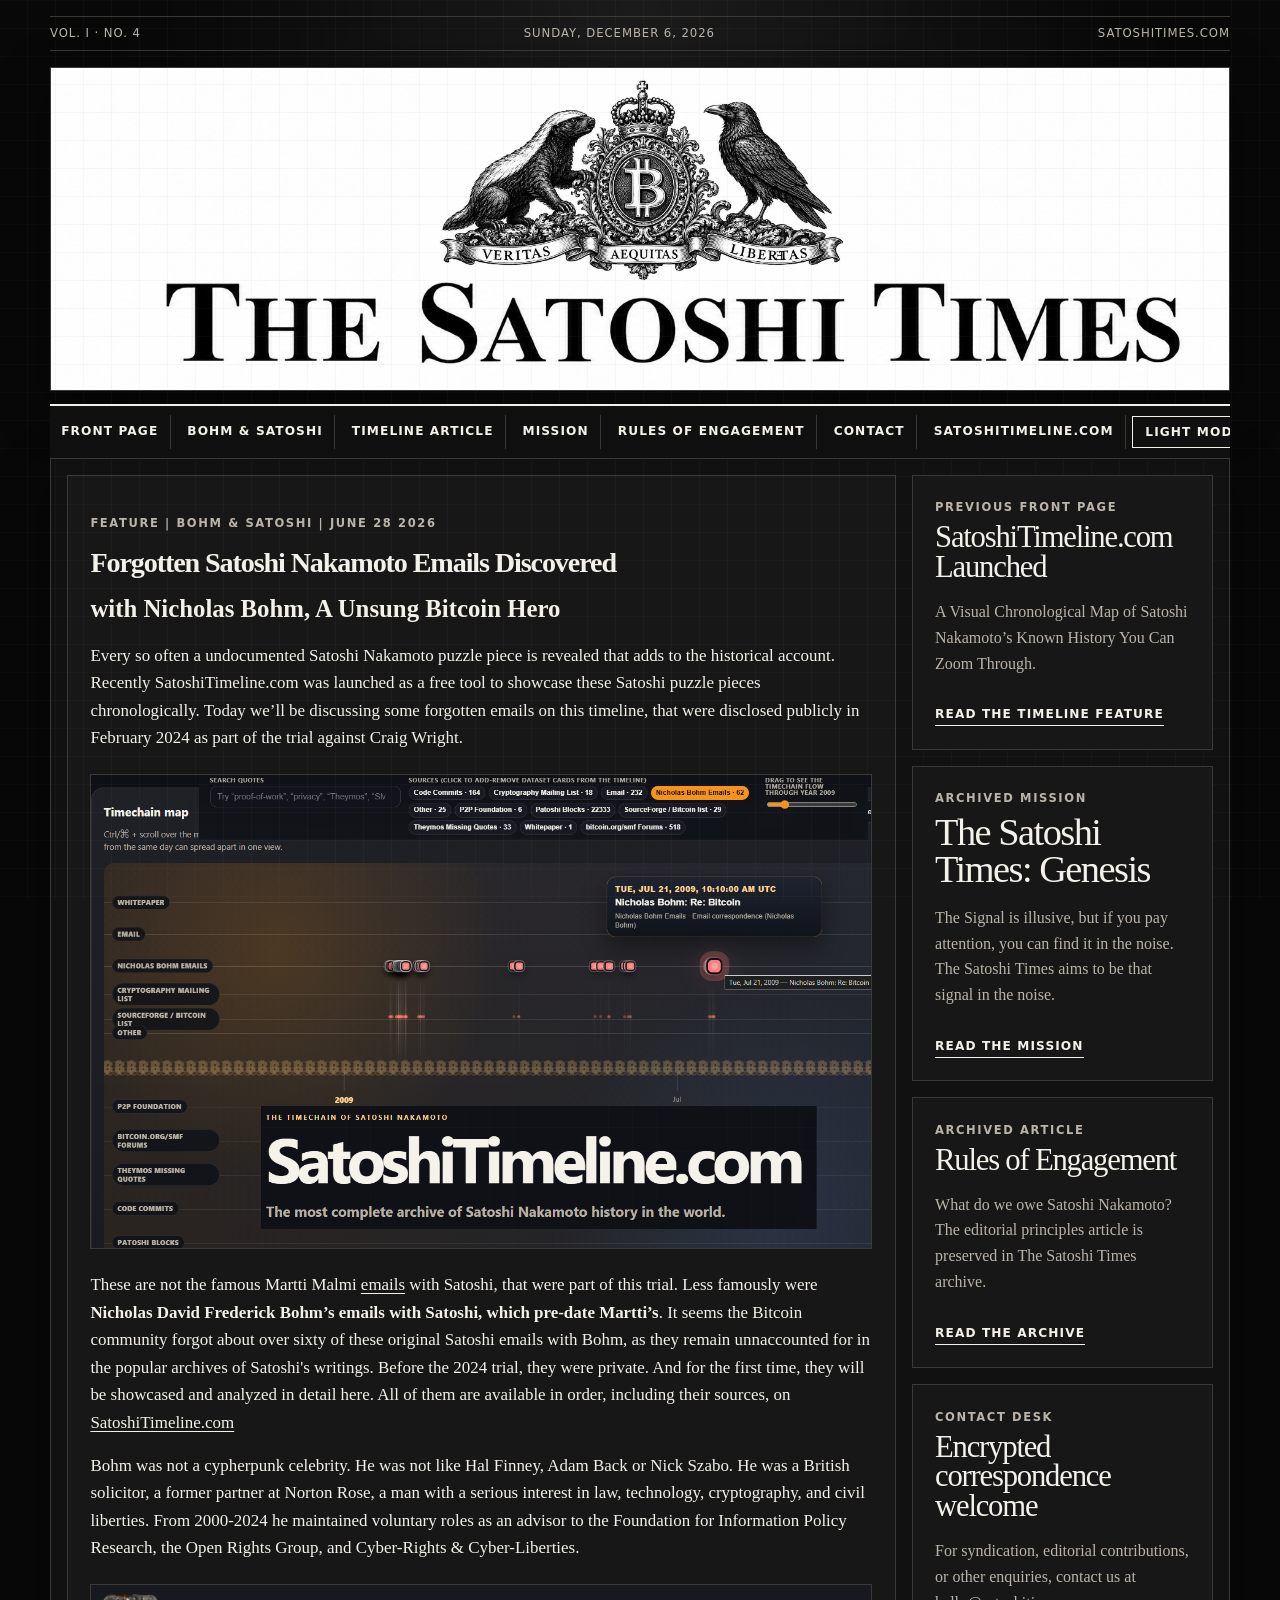
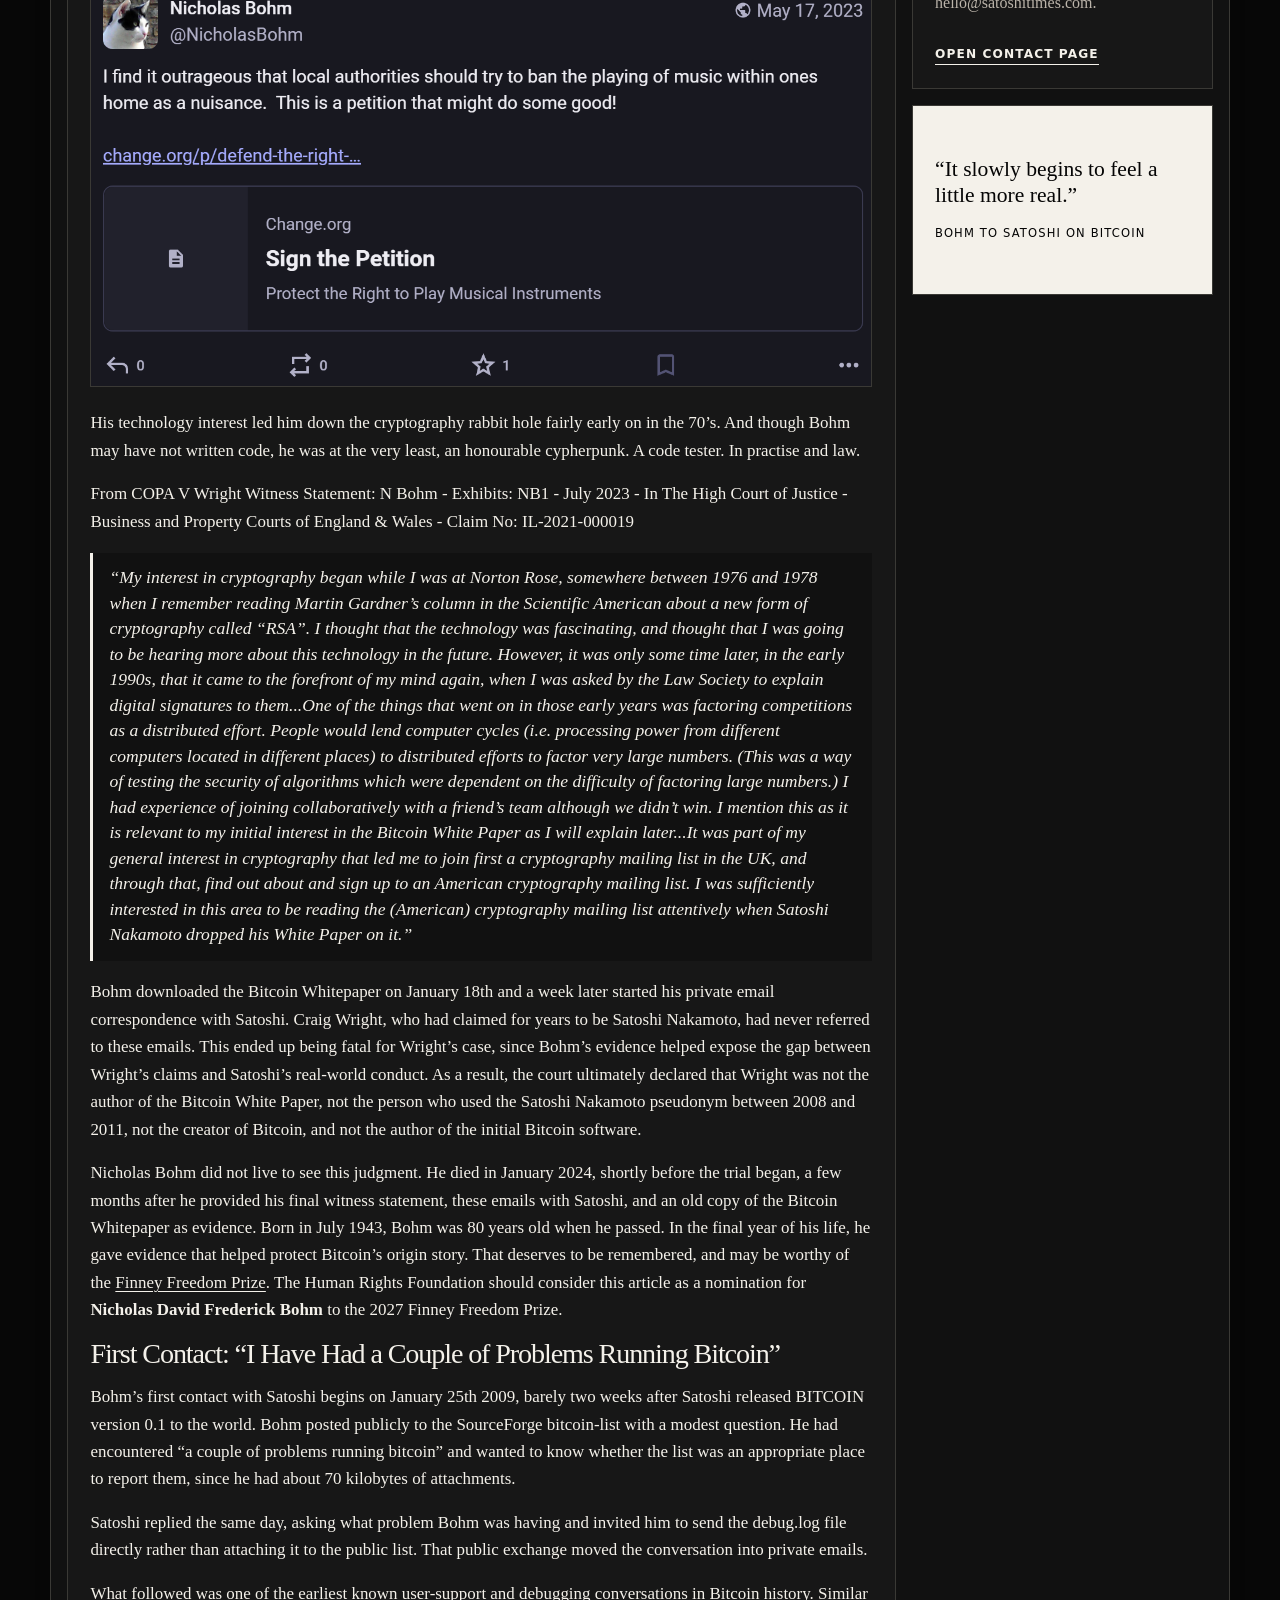
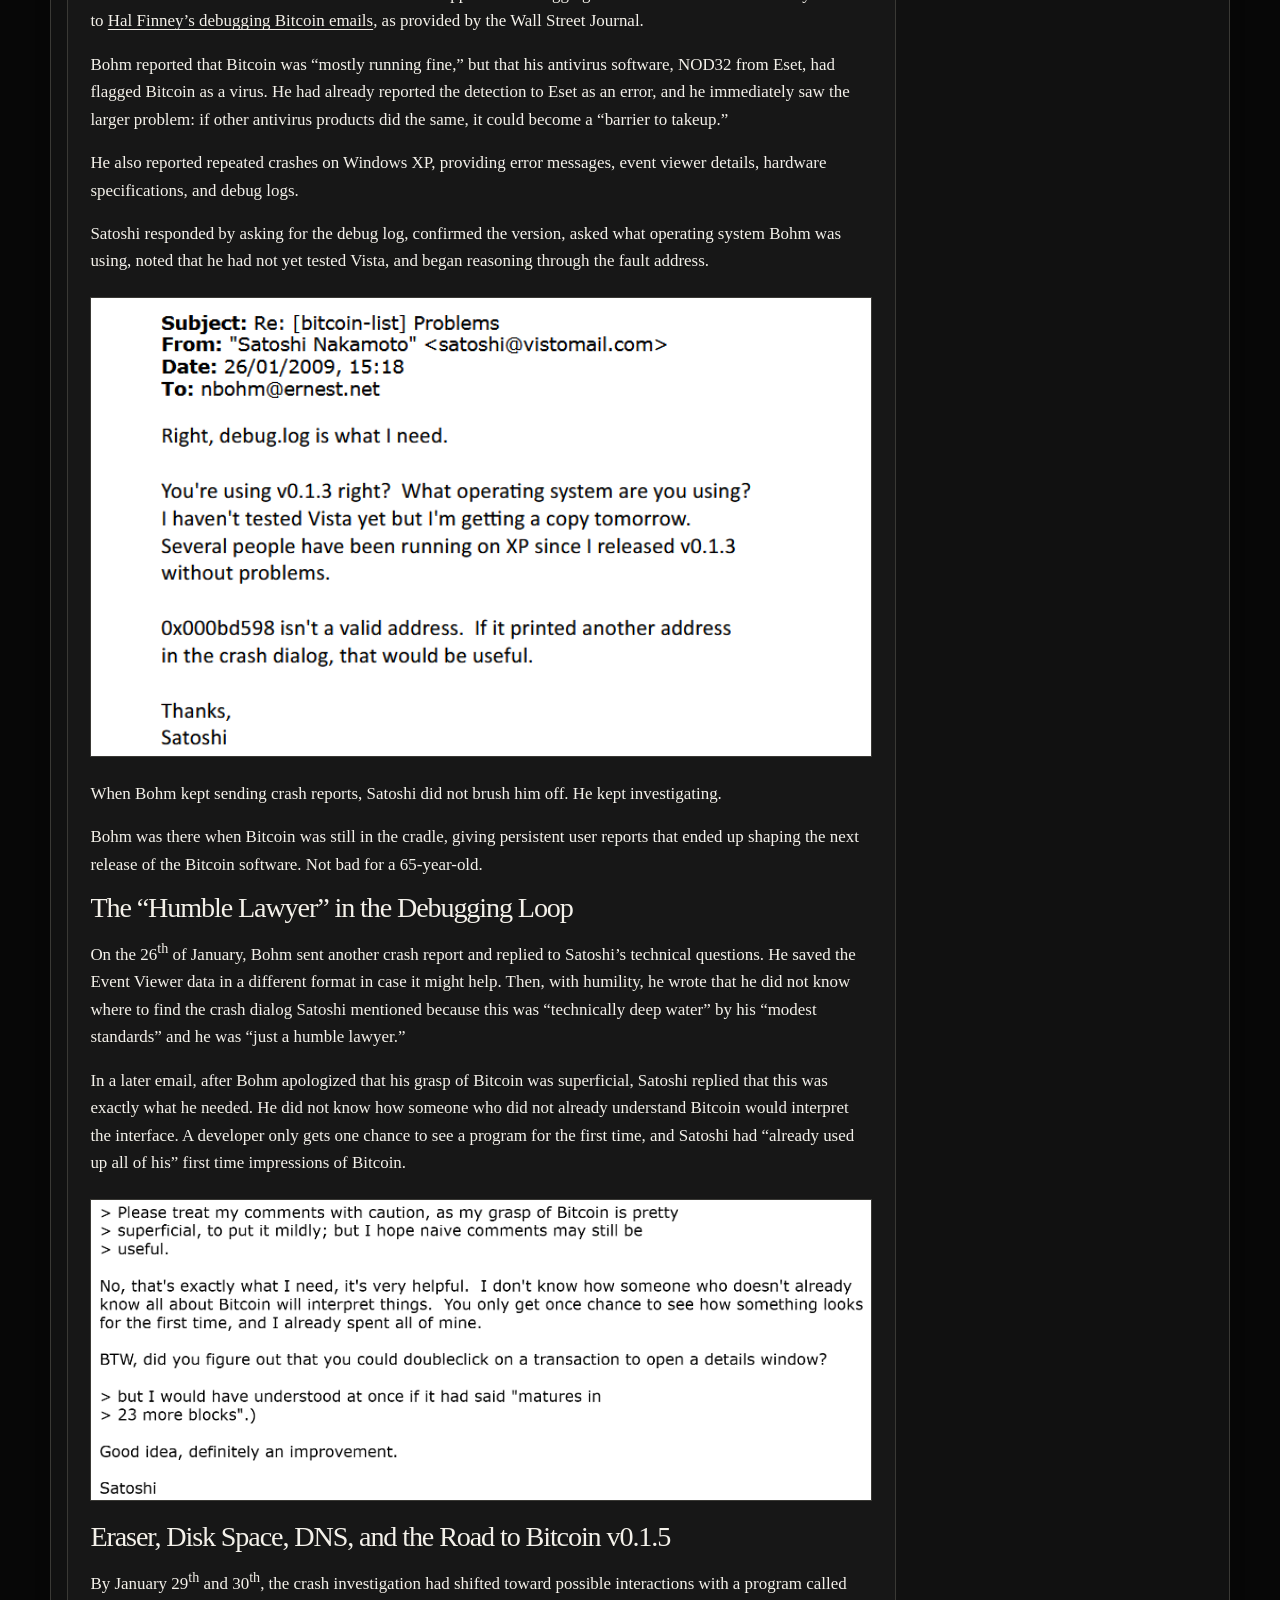
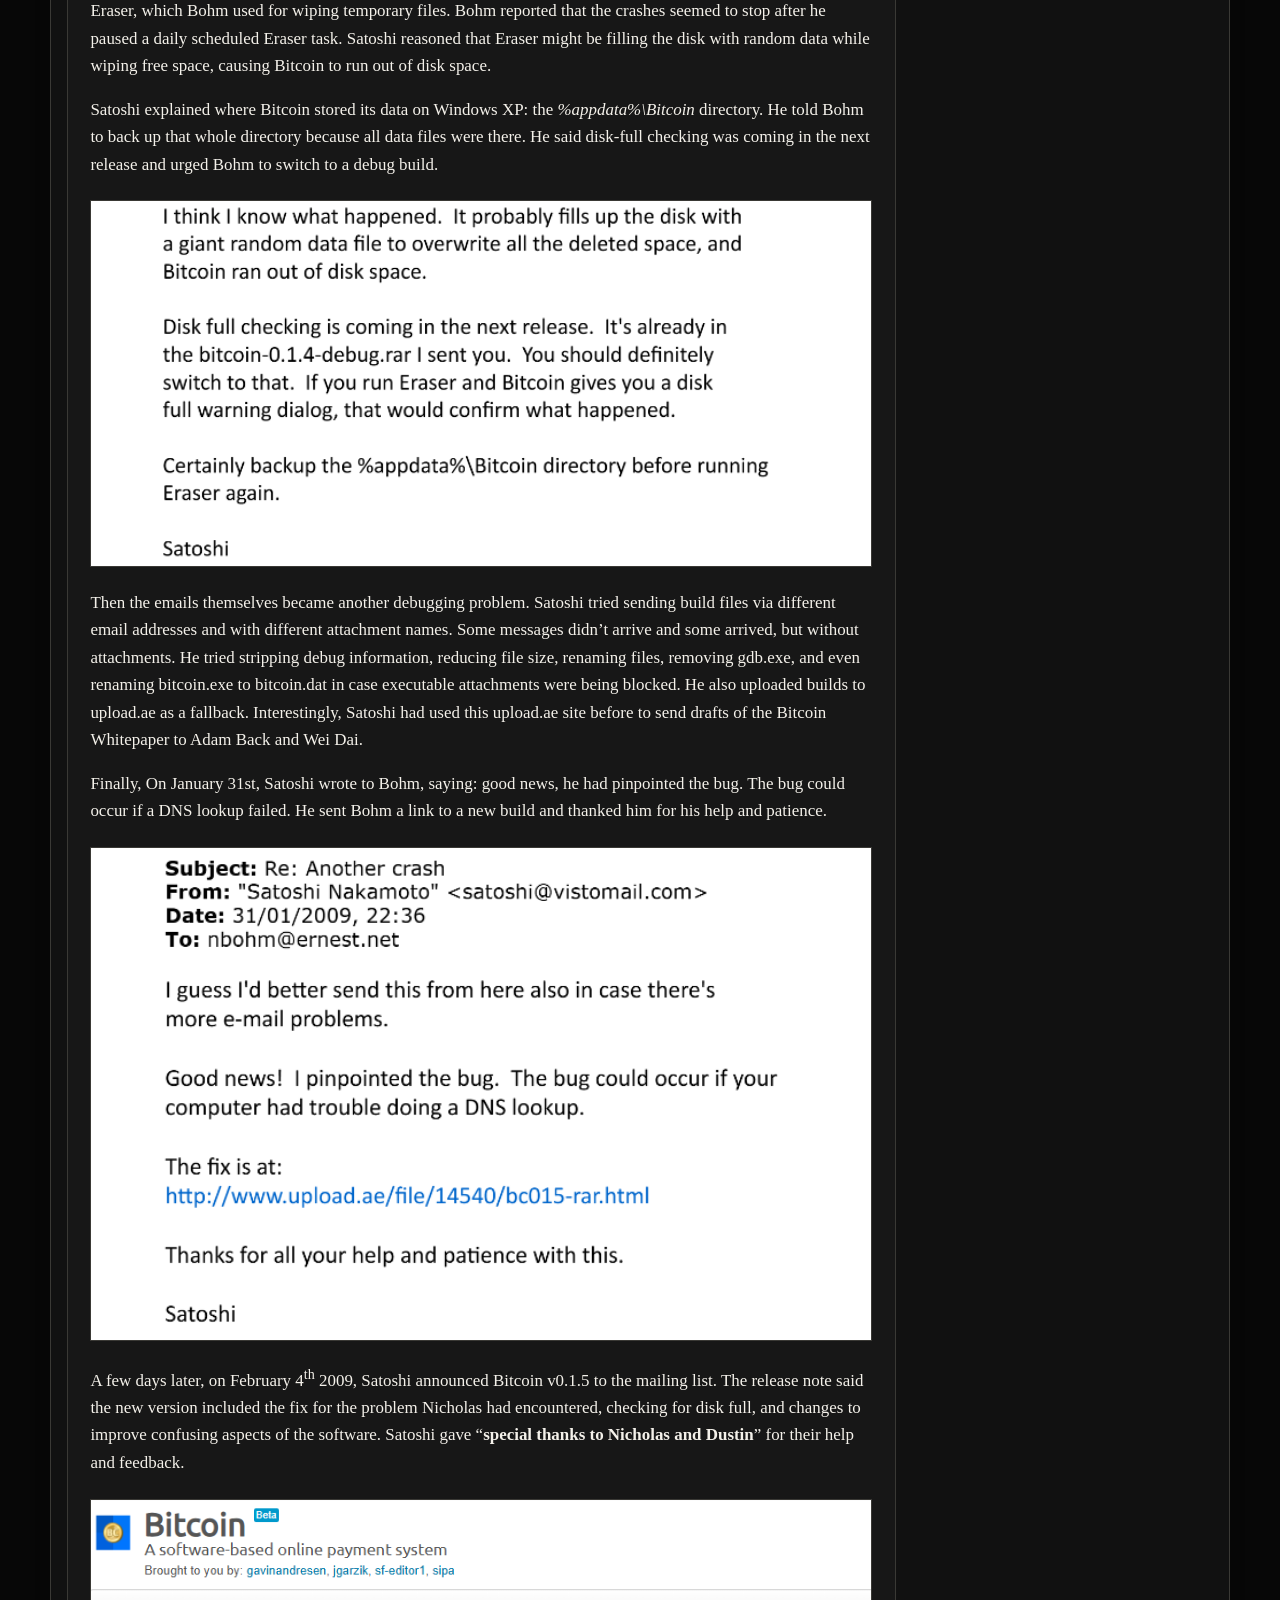
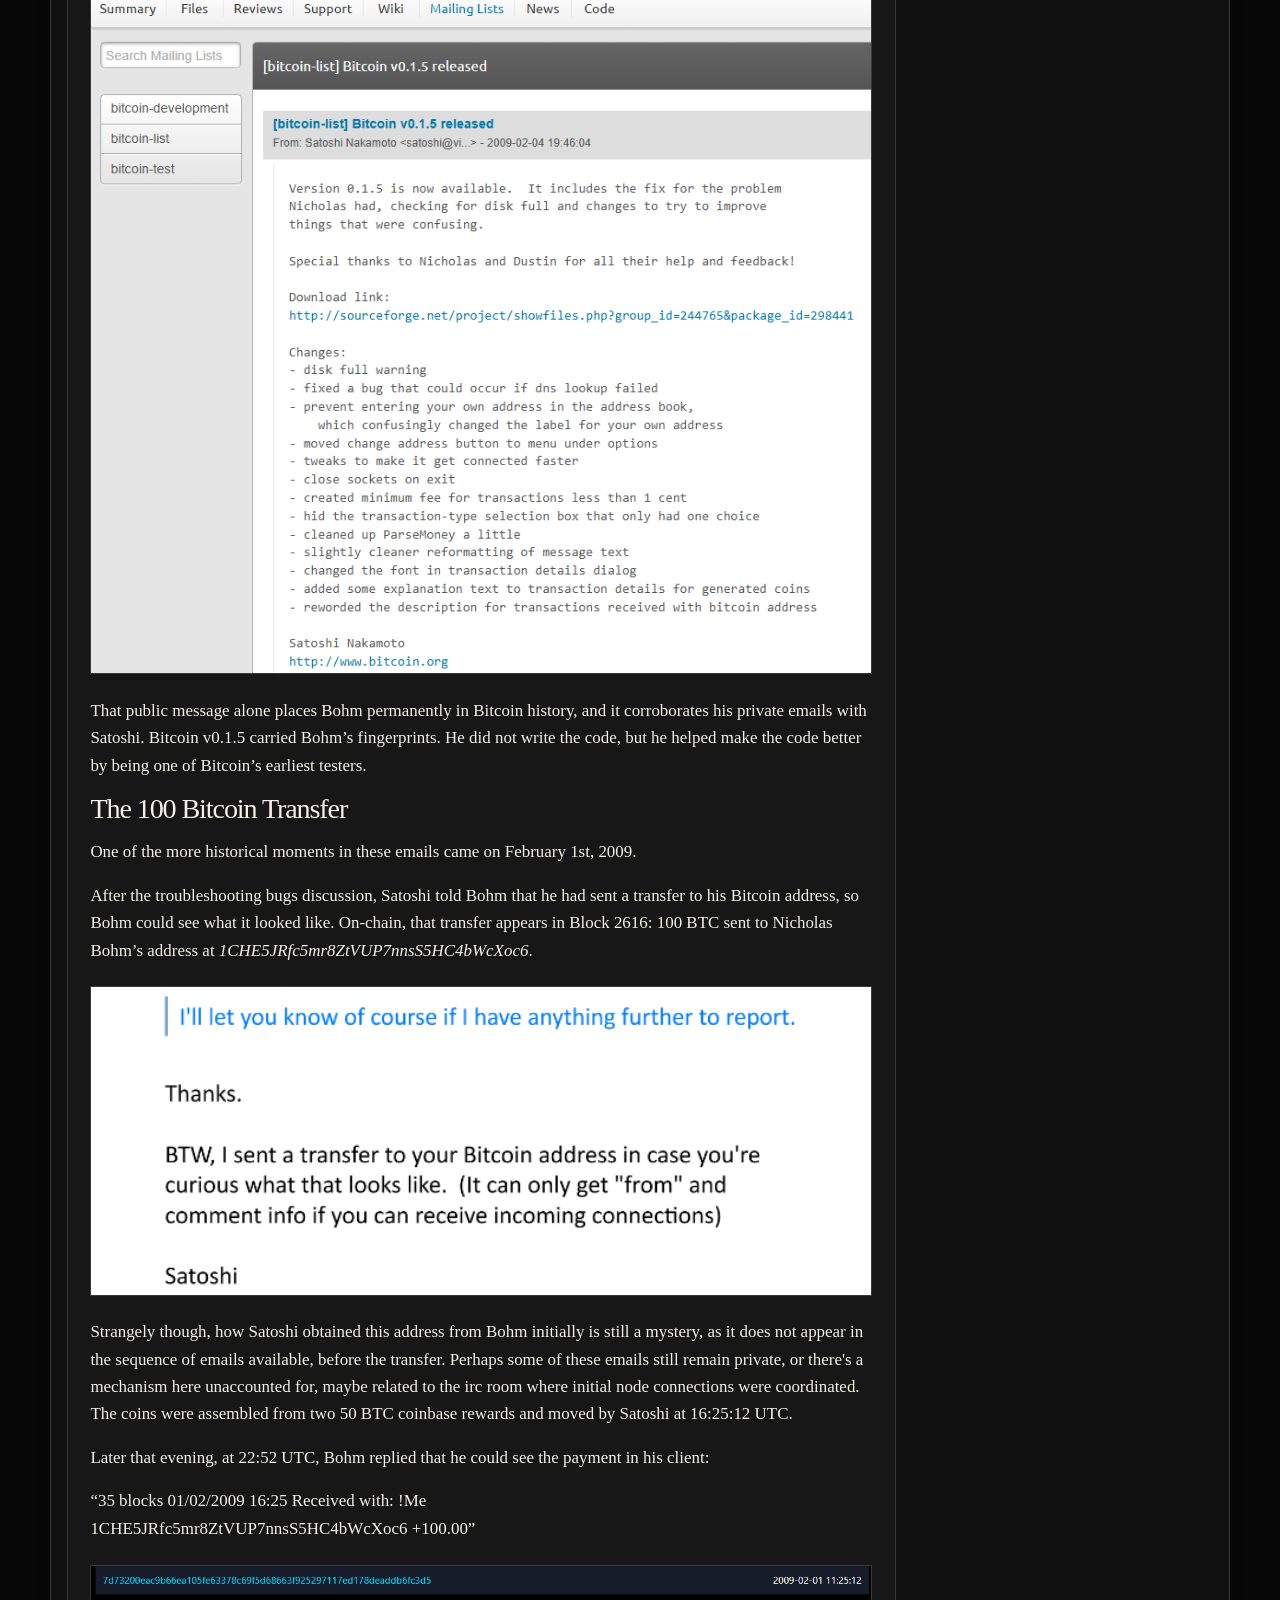
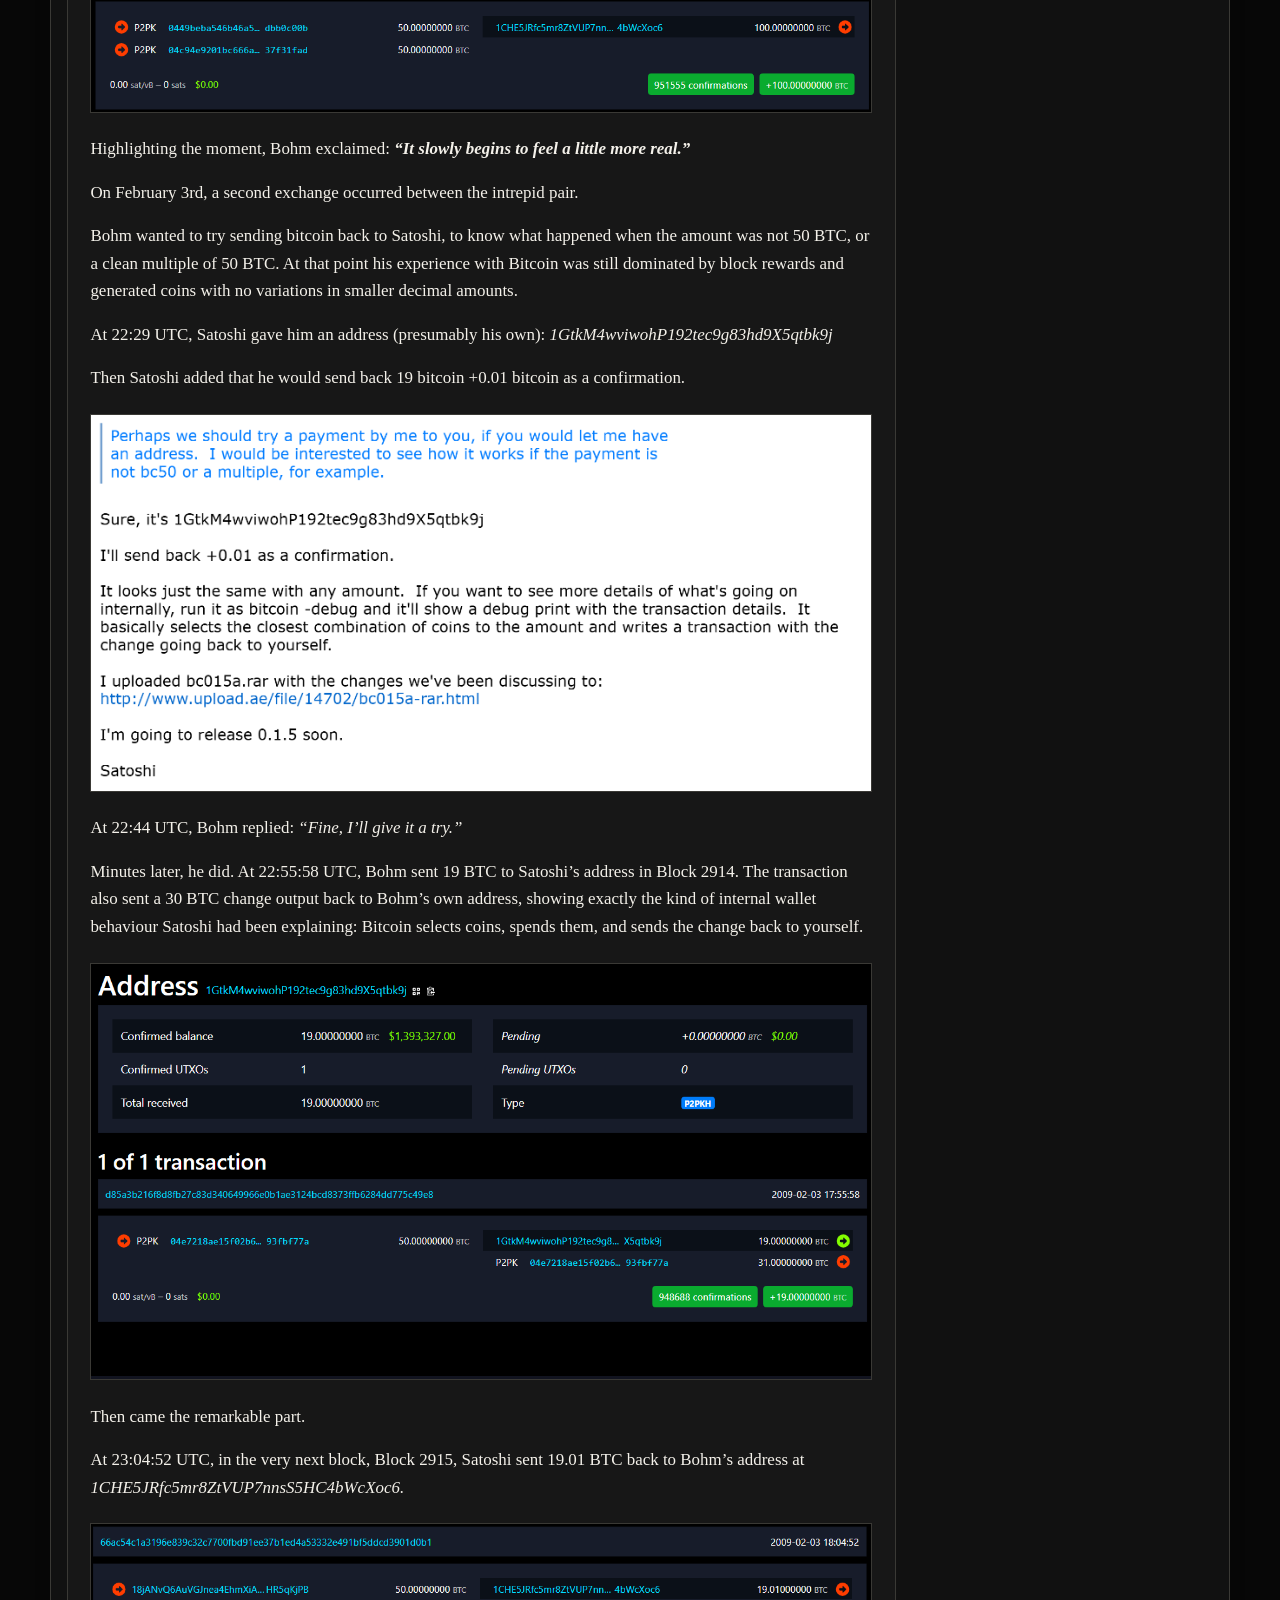
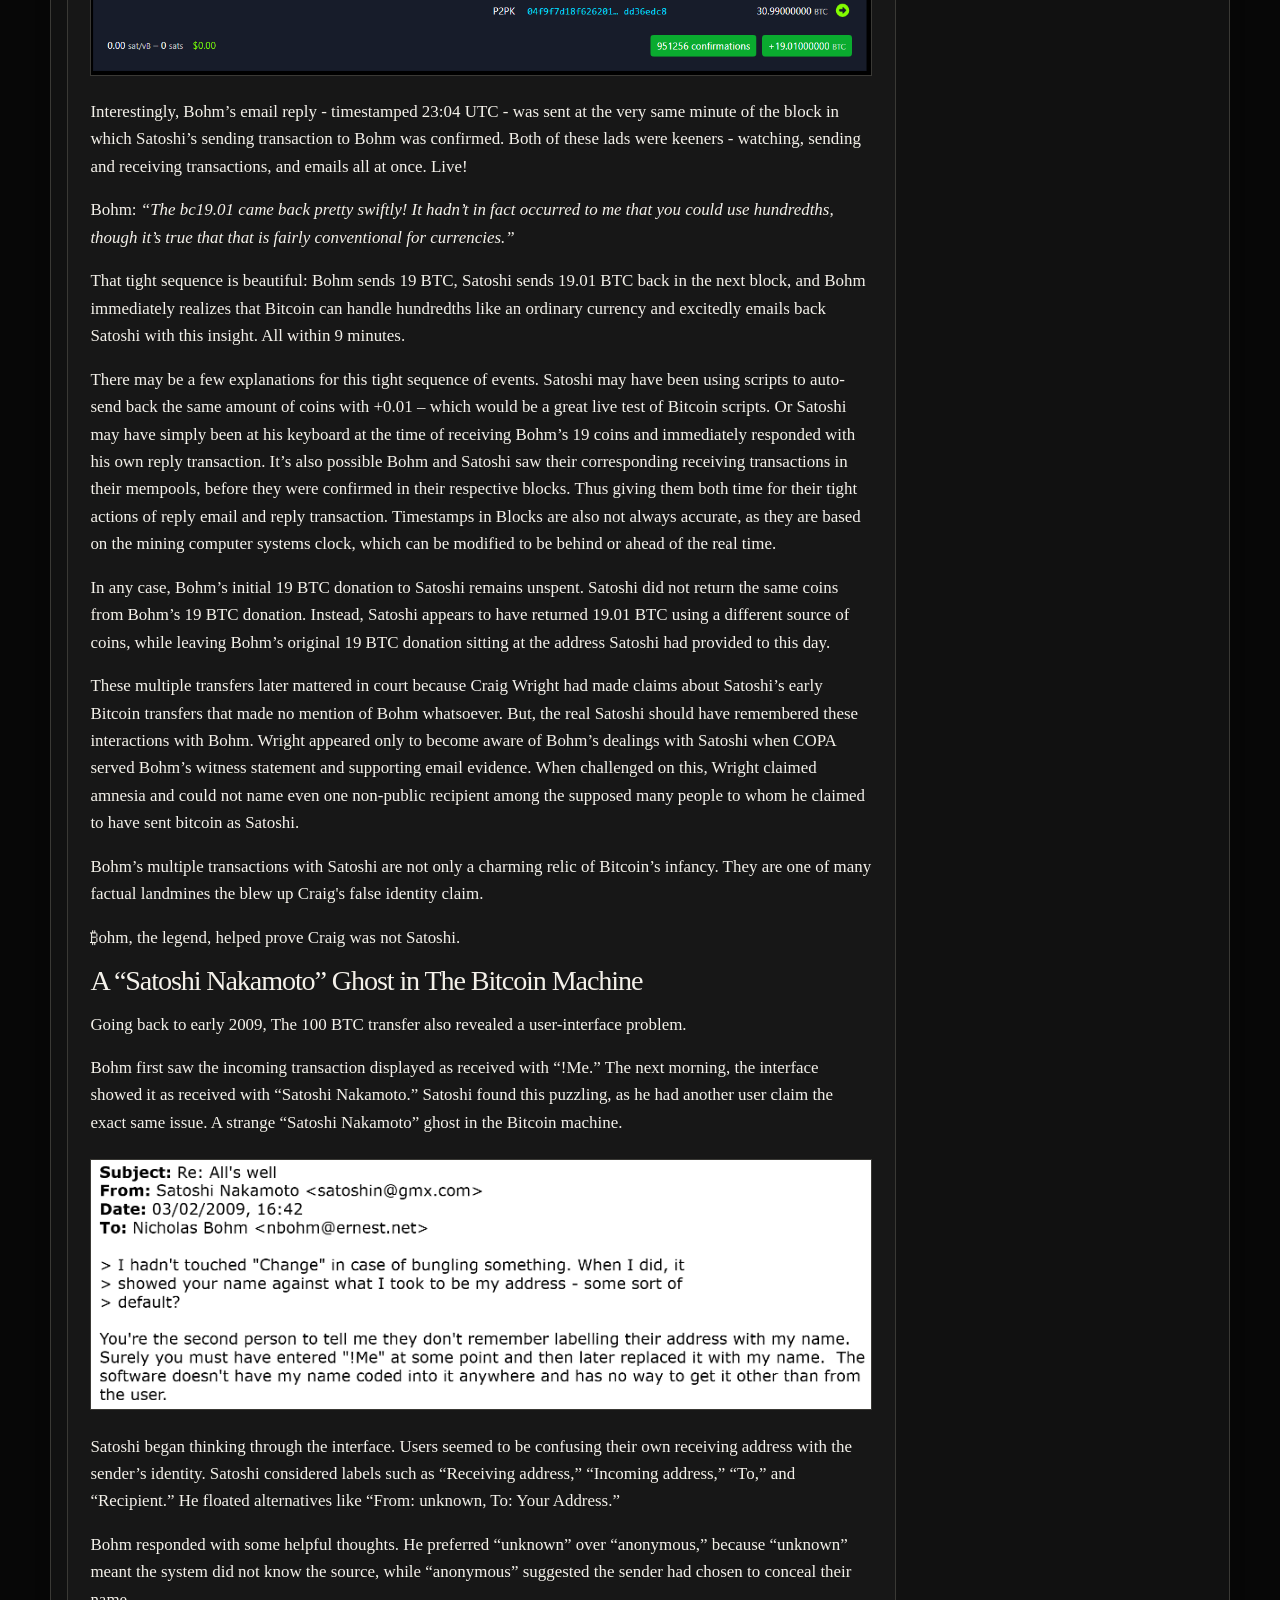
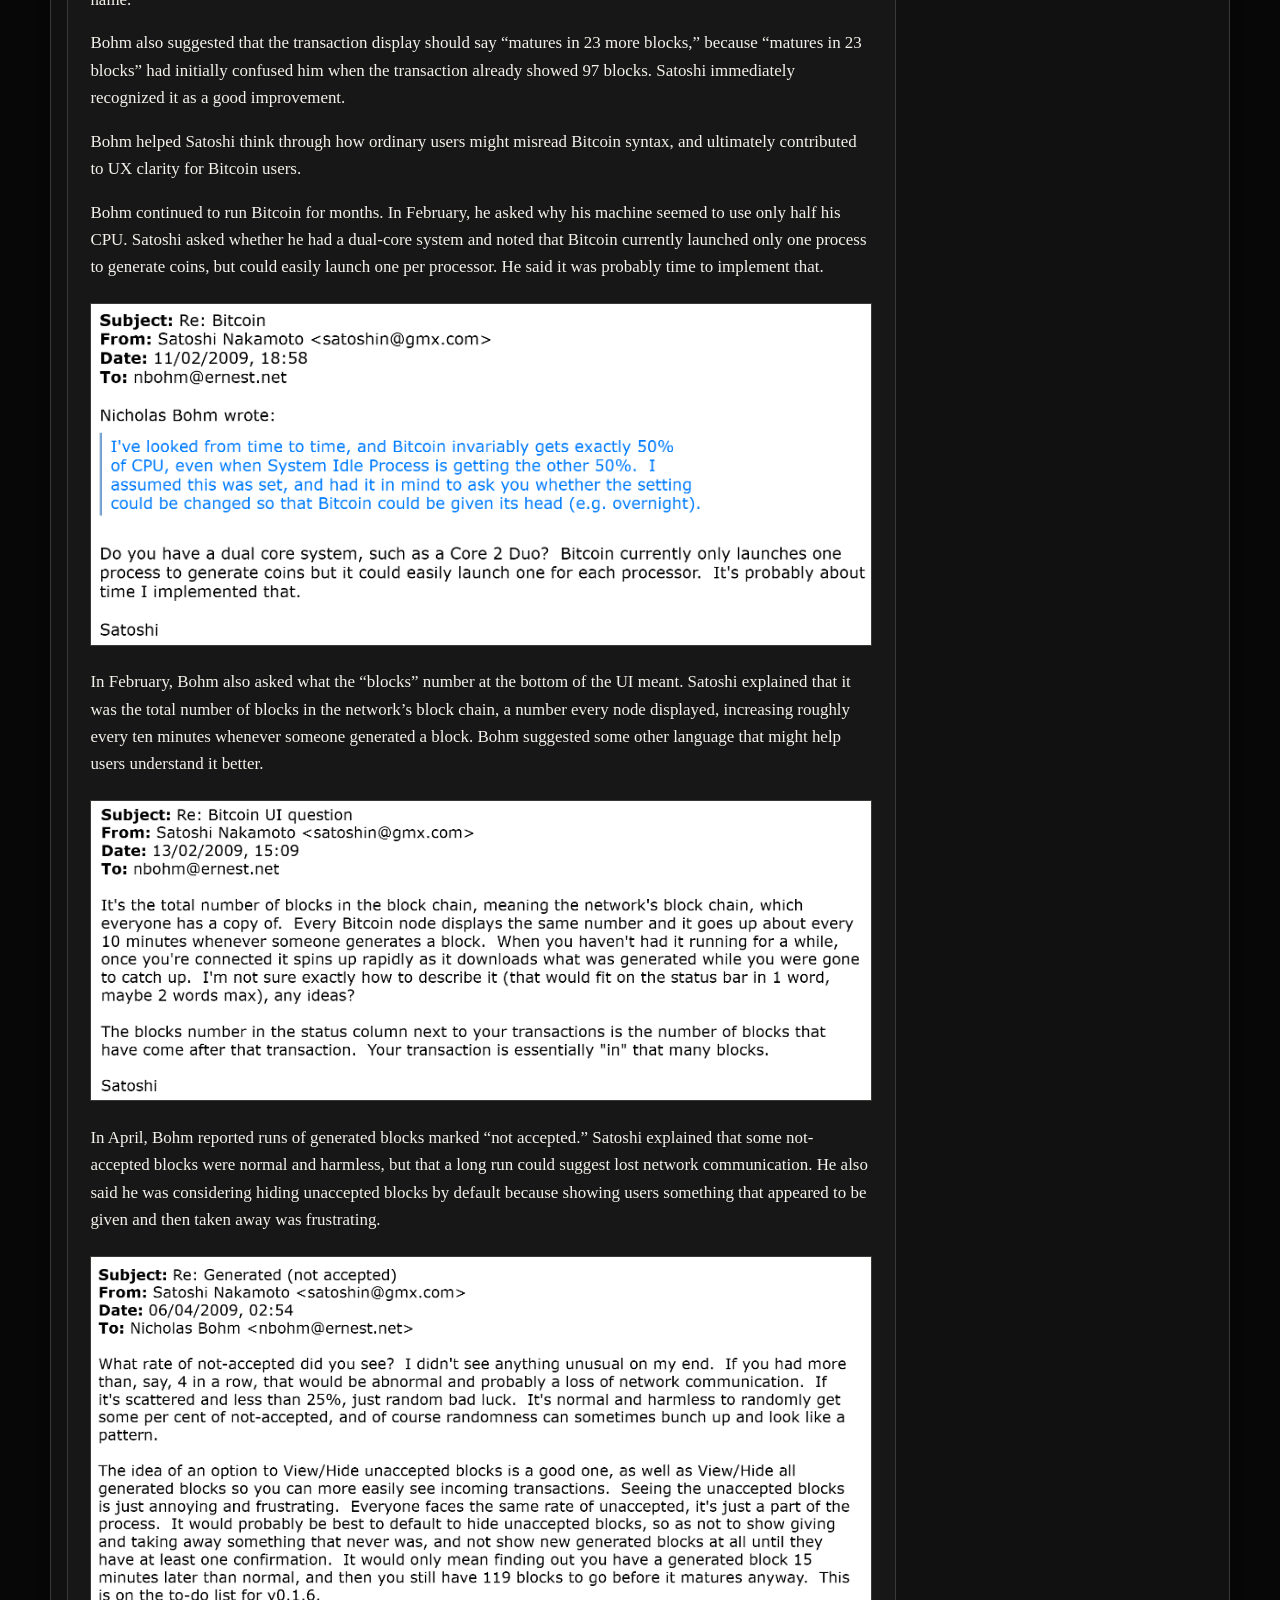
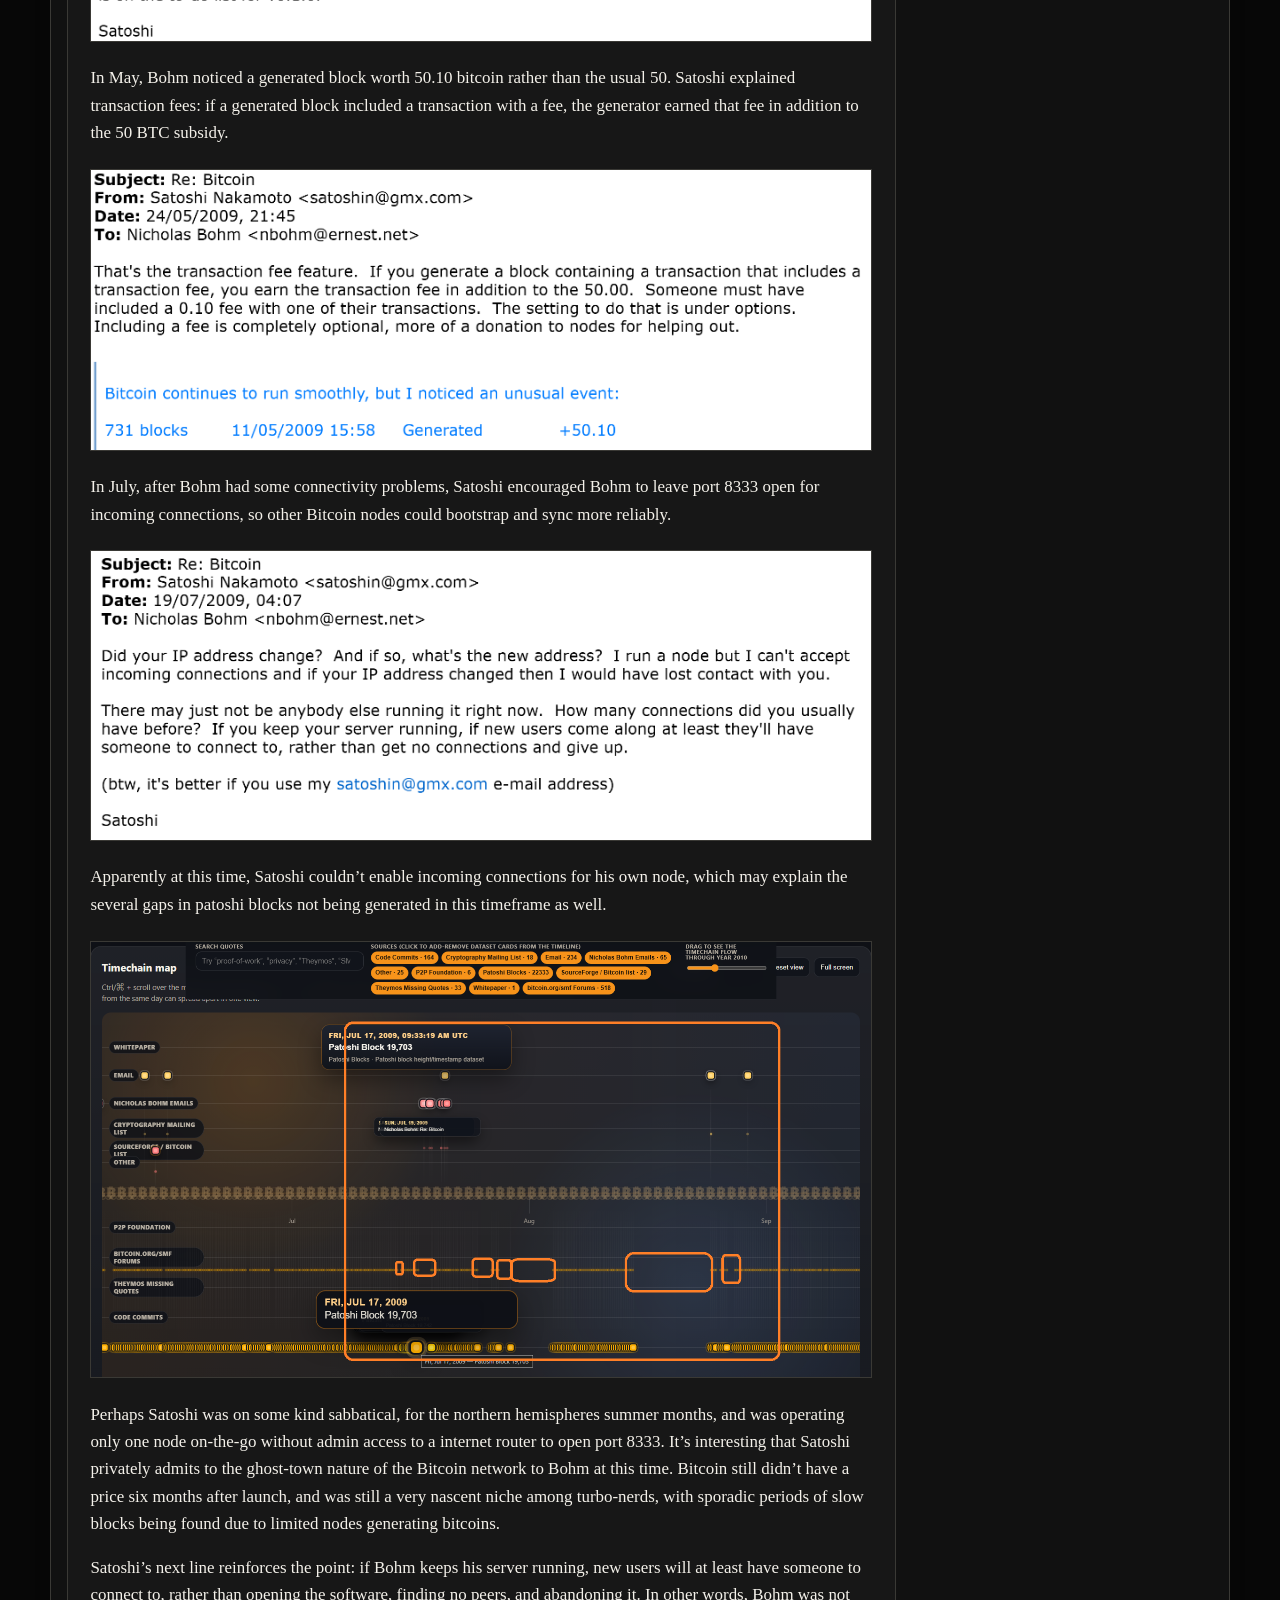
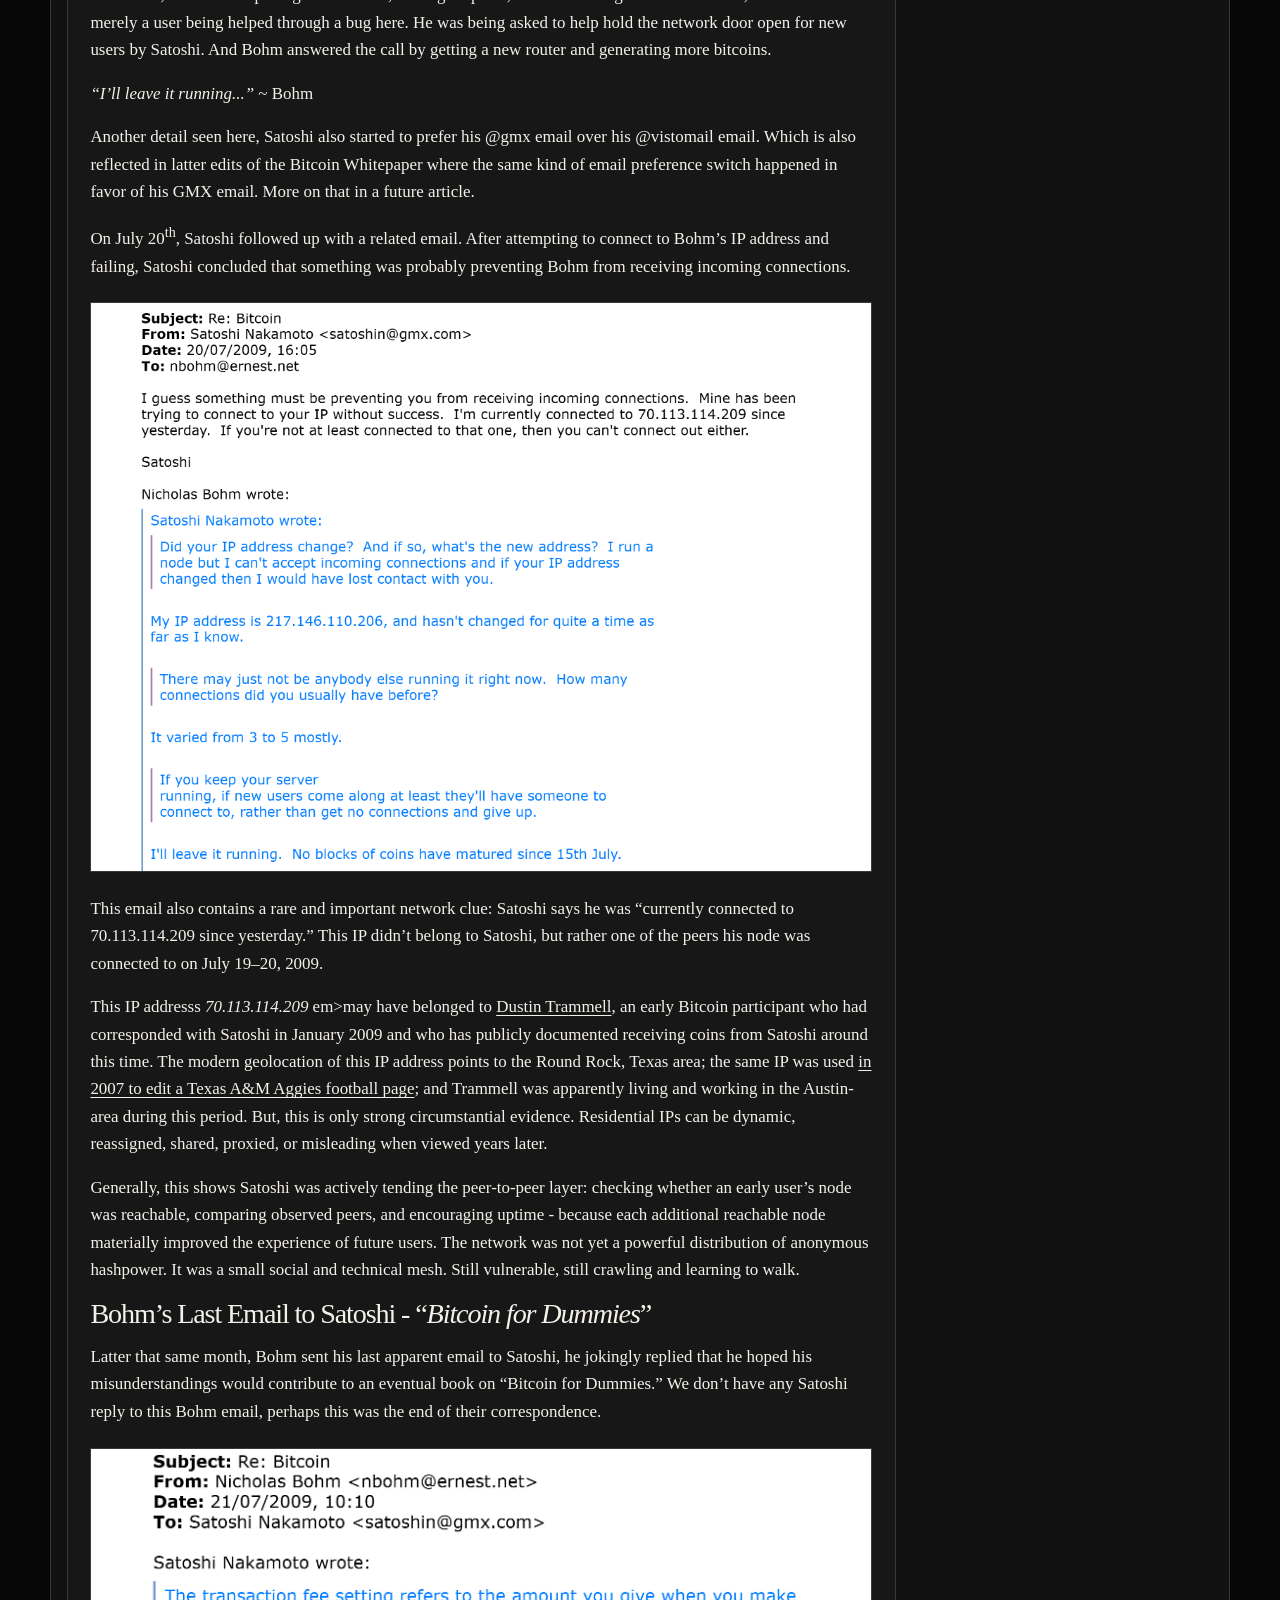
==== bohm/index.html @ 8fbe31ca "Fix HTML formatting for IP address paragraph" ====
<!doctype html>
<html lang="en" data-theme="dark">
<head>
  <meta charset="utf-8" />
  <meta name="viewport" content="width=device-width, initial-scale=1" />
  <title>Forgotten Satoshi Nakamoto Emails Discovered with Nicholas Bohm, A Unsung Bitcoin Hero — The Satoshi Times</title>
  <meta name="description" content="The Satoshi Times explores Nicholas Bohm’s forgotten emails with Satoshi Nakamoto, early Bitcoin debugging, and Bohm’s role in Bitcoin history." />
  <link rel="stylesheet" href="../styles.css" />
</head>
<body>
  <a class="skip-link" href="#main">Skip to content</a>

  <header class="site-header">
    <div class="utility-bar" aria-label="Edition details">
      <span>Vol. I · No. 4</span>
      <span id="today">Live Edition</span>
      <span>SatoshiTimes.com</span>
    </div>

    <div class="masthead" aria-label="The Satoshi Times masthead">
      <img src="../assets/satoshi-times-banner.jpg" alt="The Satoshi Times banner with the motto Veritas Aequitas LiberƎtas" />
    </div>

    <nav class="section-nav" aria-label="Newspaper sections">
      <a href="../">Front Page</a>
      <a href="../bohm/" aria-current="page">Bohm &amp; Satoshi</a>
      <a href="../timeline/">Timeline Article</a>
      <a href="../mission/">Mission</a>
      <a href="../rules.html">Rules of Engagement</a>
      <a href="../contact/">Contact</a>
      <a href="https://satoshitimeline.com/" target="_blank" rel="noopener">SatoshiTimeline.com</a>
      <button id="themeToggle" class="theme-toggle" type="button" aria-label="Toggle light and dark mode">Light mode</button>
    </nav>
  </header>

  <main id="main" class="page-shell">
    <section class="headline-grid front-page-grid" aria-label="Lead story">
      <article id="lead" class="lead-story article-card prose longform-article">
        <p class="kicker">Feature | Bohm &amp; Satoshi | June 28 2026</p>
        <h3><b>Forgotten Satoshi Nakamoto Emails Discovered</b></h3>
        <p class="dek"><b>with Nicholas Bohm, A Unsung Bitcoin Hero</b></p>
        <p>Every so often a undocumented Satoshi Nakamoto puzzle piece is revealed that adds
to the historical account. Recently SatoshiTimeline.com was launched as
a free tool to showcase these Satoshi puzzle pieces chronologically. Today we’ll
be discussing some forgotten emails on this timeline, that
were disclosed publicly in February 2024 as part of the trial against
Craig Wright. </p>
        <figure class="article-figure">
          <img alt="Bohm and Satoshi article image 1" loading="lazy" src="../assets/bohm/bohm-satoshi-01.png"/>
        </figure>
        <p>These are not the famous Martti Malmi <a href="https://mmalmi.github.io/satoshi/" rel="noopener" target="_blank"> emails</a> with
Satoshi, that were part of this trial. Less
famously were <strong>Nicholas David Frederick Bohm’s emails with
Satoshi, which pre-date Martti’s</strong>. It seems the Bitcoin
community forgot about over sixty of these original Satoshi emails with
Bohm, as they remain unnaccounted for in the popular archives of Satoshi's writings. Before the 2024 trial, they were private. And for the first time,
they will be showcased and analyzed in detail here. All of them are
available in order, including their sources, on <a href="https://SatoshiTimeline.com/" rel="noopener" target="_blank">SatoshiTimeline.com</a></p>
        <p>Bohm was not a cypherpunk celebrity. He was not like Hal Finney, Adam
Back or Nick Szabo. He was a British solicitor, a former partner at
Norton Rose, a man with a serious interest in law, technology,
cryptography, and civil liberties. From 2000-2024 he maintained
voluntary roles as an advisor to the Foundation for Information Policy
Research, the Open Rights Group, and Cyber-Rights &amp; Cyber-Liberties.</p> 
 <figure class="article-figure">
          <img alt="Bohm and Satoshi article image 1" loading="lazy" src="../assets/bohm/bohmcat.png"/>
        </figure>
<p>His technology interest led him down the cryptography rabbit hole fairly
early on in the 70’s. And though Bohm may have not written code, he was
at the very least, an honourable cypherpunk. A code tester. In practise
and law.</p>
        <p>From COPA V Wright Witness Statement: N Bohm - Exhibits: NB1 - July
2023 - In The High Court of Justice - Business and Property Courts of England &amp; Wales - Claim No: IL-2021-000019</p>
        <blockquote><em>“My interest in cryptography began while I was at Norton Rose,
somewhere between 1976 and 1978 when I remember reading Martin Gardner’s
column in the Scientific American about a new form of cryptography
called “RSA”. I thought that the technology was fascinating, and thought
that I was going to be hearing more about this technology in the future.
However, it was only some time later, in the early 1990s, that it came
to the forefront of my mind again, when I was asked by the Law Society
to explain digital signatures to them...One of the things that went on
in those early years was factoring competitions as a distributed effort.
People would lend computer cycles (i.e. processing power from different
computers located in different places) to distributed efforts to factor
very large numbers. (This was a way of testing the security of
algorithms which were dependent on the difficulty of factoring large
numbers.) I had experience of joining collaboratively with a friend’s
team although we didn’t win. I mention this as it is relevant to my
initial interest in the Bitcoin White Paper as I will explain later...It
was part of my general interest in cryptography that led me to join
first a cryptography mailing list in the UK, and through that, find out
about and sign up to an American cryptography mailing list. I was
sufficiently interested in this area to be reading the (American)
cryptography mailing list attentively when Satoshi Nakamoto dropped his
White Paper on it.” </em></blockquote>
        <p>Bohm downloaded the Bitcoin Whitepaper on January 18th and a week later started his private email correspondence with Satoshi. Craig Wright, who had claimed for years to be Satoshi Nakamoto, had
never referred to these emails. This ended up being fatal for Wright’s
case, since Bohm’s evidence helped expose the gap between Wright’s
claims and Satoshi’s real-world conduct. As a result, the court
ultimately declared that Wright was not the author of the Bitcoin White
Paper, not the person who used the Satoshi Nakamoto pseudonym between
2008 and 2011, not the creator of Bitcoin, and not the author of the
initial Bitcoin software.</p>
        <p>Nicholas Bohm did not live to see this judgment. He died in January
2024, shortly before the trial began, a few months after he provided his
final witness statement, these emails with Satoshi, and an old copy of
the Bitcoin Whitepaper as evidence. Born in July 1943, Bohm was 80 years
old when he passed. In the final year of his life, he gave evidence that
helped protect Bitcoin’s origin story. That deserves to be remembered,
and may be worthy of the <a href="https://hrf.org/program/financial-freedom/finney-prize/" rel="noopener" target="_blank">Finney
Freedom Prize</a>. The Human Rights Foundation should consider this
article as a nomination for <strong>Nicholas David Frederick Bohm
</strong>to the 2027 Finney Freedom Prize.</p>
        <h3 id="first-contact-i-have-had-a-couple-of-problems-running-bitcoin">First
Contact: “I Have Had a Couple of Problems Running Bitcoin”</h3>
        <p>Bohm’s first contact with Satoshi begins on January 25th 2009, barely
two weeks after Satoshi released BITCOIN version 0.1 to the world. Bohm
posted publicly to the SourceForge bitcoin-list with a modest question.
He had encountered “a couple of problems running bitcoin” and wanted to
know whether the list was an appropriate place to report them, since he
had about 70 kilobytes of attachments.</p>
        <p>Satoshi replied the same day, asking what problem Bohm was having and
invited him to send the debug.log file directly rather than attaching it
to the public list. That public exchange moved the conversation into
private emails.</p>
        <p>What followed was one of the earliest known user-support and
debugging conversations in Bitcoin history. Similar to <a href="https://www.wsj.com/public/resources/documents/finneynakamotoemails.pdf" rel="noopener" target="_blank">Hal
Finney’s debugging Bitcoin emails</a>, as provided by the Wall Street
Journal.</p>
        <p>Bohm reported that Bitcoin was “mostly running fine,” but that his
antivirus software, NOD32 from Eset, had flagged Bitcoin as a virus. He
had already reported the detection to Eset as an error, and he
immediately saw the larger problem: if other antivirus products did the
same, it could become a “barrier to takeup.”</p>
        <p>He also reported repeated crashes on Windows XP, providing error
messages, event viewer details, hardware specifications, and debug logs.
</p>
        <p>Satoshi responded by asking for the debug log, confirmed the version,
asked what operating system Bohm was using, noted that he had not yet
tested Vista, and began reasoning through the fault address. </p>
        <figure class="article-figure">
          <img alt="Bohm and Satoshi article image 2" loading="lazy" src="../assets/bohm/bohm-satoshi-02.png"/>
        </figure>
        <p>When Bohm kept sending crash reports, Satoshi did not brush him off.
He kept investigating.</p>
        <p>Bohm was there when Bitcoin was still in the cradle, giving
persistent user reports that ended up shaping the next release of the
Bitcoin software. Not bad for a 65-year-old.</p>
        <h3 id="the-humble-lawyer-in-the-debugging-loop">The “Humble Lawyer” in
the Debugging Loop</h3>
        <p>On the 26<sup>th</sup> of January, Bohm sent another crash report and
replied to Satoshi’s technical questions. He saved
the Event Viewer data in a different format in case it might help. Then,
with humility, he wrote that he did not know where to find the crash
dialog Satoshi mentioned because this was “technically deep water” by
his “modest standards” and he was “just a humble lawyer.”</p>
        <p>In a later email, after Bohm apologized that his grasp of Bitcoin was
superficial, Satoshi replied that this was exactly what he needed. He
did not know how someone who did not already understand Bitcoin would
interpret the interface. A developer only gets one chance to see a
program for the first time, and Satoshi had “already used up all of his”
first time impressions of Bitcoin.</p>
        <figure class="article-figure">
          <img alt="Bohm and Satoshi article image 3" loading="lazy" src="../assets/bohm/bohm-satoshi-03.png"/>
        </figure>
        <h3 id="eraser-disk-space-dns-and-the-road-to-bitcoin-v0.1.5">Eraser,
Disk Space, DNS, and the Road to Bitcoin v0.1.5</h3>
        <p>By January 29<sup>th</sup> and 30<sup>th</sup>, the crash investigation had
shifted toward possible interactions with a program called Eraser, which
Bohm used for wiping temporary files. Bohm reported that the crashes
seemed to stop after he paused a daily scheduled Eraser task. Satoshi
reasoned that Eraser might be filling the disk with random data while
wiping free space, causing Bitcoin to run out of disk space.</p>
        <p>Satoshi explained where Bitcoin stored its data on Windows XP: the
<em>%appdata%\Bitcoin</em> directory. He told Bohm to back up that whole
directory because all data files were there. He said disk-full checking
was coming in the next release and urged Bohm to switch to a debug
build.</p>
        <figure class="article-figure">
          <img alt="Bohm and Satoshi article image 4" loading="lazy" src="../assets/bohm/bohm-satoshi-04.png"/>
        </figure>
        <p>Then the emails themselves became another debugging problem. Satoshi
tried sending build files via different email addresses and with
different attachment names. Some messages didn’t arrive and some
arrived, but without attachments. He tried stripping debug information,
reducing file size, renaming files, removing gdb.exe, and even renaming
bitcoin.exe to bitcoin.dat in case executable attachments were being
blocked. He also uploaded builds to upload.ae as a fallback.
Interestingly, Satoshi had used this upload.ae site before to send
drafts of the Bitcoin Whitepaper to Adam Back and Wei Dai.</p>
        <p>Finally, On January 31st, Satoshi wrote to Bohm, saying:
good news, he had pinpointed the bug. The bug could occur if a DNS
lookup failed. He sent Bohm a link to a new build and thanked him for
his help and patience.</p>
        <figure class="article-figure">
          <img alt="Bohm and Satoshi article image 5" loading="lazy" src="../assets/bohm/bohm-satoshi-05.png"/>
        </figure>
        <p>A few days later, on February 4<sup>th</sup> 2009, Satoshi announced
Bitcoin v0.1.5 to the mailing list. The release note said the new
version included the fix for the problem Nicholas had encountered,
checking for disk full, and changes to improve confusing aspects of the
software. Satoshi gave “<strong>special thanks to Nicholas and
Dustin</strong>” for their help and feedback.</p>
        <figure class="article-figure">
          <img alt="Bohm and Satoshi article image 6" loading="lazy" src="../assets/bohm/bohm-satoshi-06.png"/>
        </figure>
        <p>That public message alone places Bohm permanently in Bitcoin history,
and it corroborates his private emails with Satoshi. Bitcoin v0.1.5
carried Bohm’s fingerprints. He did not write the code, but he helped
make the code better by being one of Bitcoin’s earliest testers.</p>
        <h3 id="the-100-bitcoin-transfer">The 100 Bitcoin Transfer</h3>
        <p>One of the more historical moments in these emails came on February
1st, 2009.</p>
        <p>After the troubleshooting bugs discussion, Satoshi told Bohm that he
had sent a transfer to his Bitcoin address, so Bohm could see what it
looked like. On-chain, that transfer appears in Block 2616: 100 BTC sent
to Nicholas Bohm’s address at
<em>1CHE5JRfc5mr8ZtVUP7nnsS5HC4bWcXoc6</em>. </p>
        <figure class="article-figure">
          <img alt="Bohm and Satoshi article image 7" loading="lazy" src="../assets/bohm/bohm-satoshi-07.png"/>
        </figure>
        <p>Strangely though, how Satoshi obtained this address from Bohm
initially is still a mystery, as it does not appear in the sequence of
emails available, before the transfer. Perhaps some of these emails
still remain private, or there's a mechanism here unaccounted for, maybe related to the irc room where initial node connections were coordinated. The
coins were assembled from two 50 BTC coinbase rewards and moved by
Satoshi at 16:25:12 UTC.</p>
        <p>Later that evening, at 22:52 UTC, Bohm replied that he could see the
payment in his client:</p>
        <p>“35 blocks 01/02/2009 16:25 Received with: !Me<br/>
1CHE5JRfc5mr8ZtVUP7nnsS5HC4bWcXoc6 +100.00”</p>
        <figure class="article-figure">
          <img alt="Bohm and Satoshi article image 8" loading="lazy" src="../assets/bohm/bohm-satoshi-08.png"/>
        </figure>
        <p>Highlighting the moment, Bohm exclaimed: <em><strong>“It slowly
begins to feel a little more real.”</strong></em></p>
        <p>On February 3rd, a second exchange occurred between the intrepid
pair.</p>
        <p>Bohm wanted to try sending bitcoin back to Satoshi, to know what
happened when the amount was not 50 BTC, or a clean multiple of 50 BTC.
At that point his experience with Bitcoin was still dominated by block
rewards and generated coins with no variations in smaller decimal
amounts.</p>
        <p>At 22:29 UTC, Satoshi gave him an address (presumably his own):
<em>1GtkM4wviwohP192tec9g83hd9X5qtbk9j</em> </p>
        <p>Then Satoshi added that he would send back 19 bitcoin +0.01 bitcoin
as a confirmation.</p>
        <figure class="article-figure">
          <img alt="Bohm and Satoshi article image 9" loading="lazy" src="../assets/bohm/bohm-satoshi-09.png"/>
        </figure>
        <p>At 22:44 UTC, Bohm replied: <em>“Fine, I’ll give it a try.”</em></p>
        <p>Minutes later, he did. At 22:55:58 UTC, Bohm sent 19 BTC to Satoshi’s
address in Block 2914. The transaction also sent a 30 BTC change output
back to Bohm’s own address, showing exactly the kind of internal wallet
behaviour Satoshi had been explaining: Bitcoin selects coins, spends
them, and sends the change back to yourself.</p>
        <figure class="article-figure">
          <img alt="Bohm and Satoshi article image 10" loading="lazy" src="../assets/bohm/bohm-satoshi-10.png"/>
        </figure>
        <p>Then came the remarkable part.</p>
        <p>At 23:04:52 UTC, in the very next block, Block 2915, Satoshi sent
19.01 BTC back to Bohm’s address at
<em>1CHE5JRfc5mr8ZtVUP7nnsS5HC4bWcXoc6.</em></p>
        <figure class="article-figure">
          <img alt="Bohm and Satoshi article image 11" loading="lazy" src="../assets/bohm/bohm-satoshi-11.png"/>
        </figure>
        <p>Interestingly, Bohm’s email reply - timestamped 23:04 UTC - was sent
at the very same minute of the block in which Satoshi’s sending
transaction to Bohm was confirmed. Both of these lads were keeners -
watching, sending and receiving transactions, and emails all at once.
Live! </p>
        <p>Bohm: <em>“The bc19.01 came back pretty swiftly! It hadn’t in fact
occurred to me that you could use hundredths, though it’s true that that
is fairly conventional for currencies.”</em></p>
        <p>That tight sequence is beautiful: Bohm sends 19 BTC, Satoshi sends
19.01 BTC back in the next block, and Bohm immediately realizes that
Bitcoin can handle hundredths like an ordinary currency and excitedly
emails back Satoshi with this insight. All within 9 minutes. </p>
        <p>There may be a few explanations for this tight sequence of events.
Satoshi may have been using scripts to auto-send back the same amount of
coins with +0.01 – which would be a great live test of Bitcoin scripts.
Or Satoshi may have simply been at his keyboard at the time of receiving
Bohm’s 19 coins and immediately responded with his own reply
transaction. It’s also possible Bohm and Satoshi saw their corresponding
receiving transactions in their mempools, before they were confirmed in
their respective blocks. Thus giving them both time for their tight
actions of reply email and reply transaction. Timestamps in Blocks are also not always accurate, as they are based on the mining computer systems clock, which can be modified to be behind or ahead of the real time.</p>
        <p>In any case, Bohm’s initial 19 BTC donation to Satoshi remains
unspent. Satoshi did not return the same coins from Bohm’s 19 BTC
donation. Instead, Satoshi appears to have returned 19.01 BTC using a
different source of coins, while leaving Bohm’s original 19 BTC donation
sitting at the address Satoshi had provided to this day.</p>
        <p>These multiple transfers later mattered in court because Craig Wright
had made claims about Satoshi’s early Bitcoin transfers that made no
mention of Bohm whatsoever. But, the real Satoshi should have remembered
these interactions with Bohm. Wright appeared only to become aware of
Bohm’s dealings with Satoshi when COPA served Bohm’s witness statement
and supporting email evidence. When challenged on this, Wright claimed
amnesia and could not name even one non-public recipient among the
supposed many people to whom he claimed to have sent bitcoin as
Satoshi.</p>
        <p>Bohm’s multiple transactions with Satoshi are not only a charming
relic of Bitcoin’s infancy. They are one of many factual landmines the
blew up Craig's false identity claim. </p>
        <p>₿ohm, the legend, helped prove Craig was not Satoshi. </p>
        <h3 id="a-satoshi-nakamoto-ghost-in-the-bitcoin-machine">A “Satoshi
Nakamoto” Ghost in The Bitcoin Machine</h3>
        <p>Going back to early 2009, The 100 BTC transfer also revealed a
user-interface problem.</p>
        <p>Bohm first saw the incoming transaction displayed as received with
“!Me.” The next morning, the interface showed it as received with
“Satoshi Nakamoto.” Satoshi found this puzzling, as he had another user
claim the exact same issue. A strange “Satoshi Nakamoto” ghost in the
Bitcoin machine. </p>
        <figure class="article-figure">
          <img alt="Bohm and Satoshi article image 12" loading="lazy" src="../assets/bohm/bohm-satoshi-12.png"/>
        </figure>
        <p>Satoshi began thinking through the interface. Users seemed to be
confusing their own receiving address with the sender’s identity.
Satoshi considered labels such as “Receiving address,” “Incoming
address,” “To,” and “Recipient.” He floated alternatives like “From:
unknown, To: Your Address.”</p>
        <p>Bohm responded with some helpful thoughts. He preferred “unknown”
over “anonymous,” because “unknown” meant the system did not know the
source, while “anonymous” suggested the sender had chosen to conceal
their name.</p>
        <p>Bohm also suggested that the transaction display should say “matures
in 23 more blocks,” because “matures in 23 blocks” had initially
confused him when the transaction already showed 97 blocks. Satoshi
immediately recognized it as a good improvement. </p>
        <p>Bohm helped Satoshi think through how ordinary users might misread
Bitcoin syntax, and ultimately contributed to UX clarity for Bitcoin
users. </p>
        <p>Bohm continued to run Bitcoin for months. In February, he asked why
his machine seemed to use only half his CPU. Satoshi asked whether he
had a dual-core system and noted that Bitcoin currently launched only
one process to generate coins, but could easily launch one per
processor. He said it was probably time to implement that.</p>
        <figure class="article-figure">
          <img alt="Bohm and Satoshi article image 13" loading="lazy" src="../assets/bohm/bohm-satoshi-13.png"/>
        </figure>
        <p>In February, Bohm also asked what the “blocks” number at the bottom
of the UI meant. Satoshi explained that it was the total number of
blocks in the network’s block chain, a number every node displayed,
increasing roughly every ten minutes whenever someone generated a block.
Bohm suggested some other language that might help users understand it
better.</p>
        <figure class="article-figure">
          <img alt="Bohm and Satoshi article image 14" loading="lazy" src="../assets/bohm/bohm-satoshi-14.png"/>
        </figure>
        <p>In April, Bohm reported runs of generated blocks marked “not
accepted.” Satoshi explained that some not-accepted blocks were normal
and harmless, but that a long run could suggest lost network
communication. He also said he was considering hiding unaccepted blocks
by default because showing users something that appeared to be given and
then taken away was frustrating.</p>
        <figure class="article-figure">
          <img alt="Bohm and Satoshi article image 15" loading="lazy" src="../assets/bohm/bohm-satoshi-15.png"/>
        </figure>
        <p>In May, Bohm noticed a generated block worth 50.10 bitcoin rather
than the usual 50. Satoshi explained transaction fees: if a generated
block included a transaction with a fee, the generator earned that fee
in addition to the 50 BTC subsidy. </p>
        <figure class="article-figure">
          <img alt="Bohm and Satoshi article image 16" loading="lazy" src="../assets/bohm/bohm-satoshi-16.png"/>
        </figure>
        <p>In July, after Bohm had some connectivity problems, Satoshi
encouraged Bohm to leave port 8333 open for incoming connections, so
other Bitcoin nodes could bootstrap and sync more reliably. </p>
        <figure class="article-figure">
          <img alt="Bohm and Satoshi article image 17" loading="lazy" src="../assets/bohm/bohm-satoshi-17.png"/>
        </figure>
        <p>Apparently at this time, Satoshi couldn’t enable incoming connections
for his own node, which may explain the several gaps in patoshi blocks
not being generated in this timeframe as well. </p>
        <figure class="article-figure">
          <img alt="Bohm and Satoshi article image 18" loading="lazy" src="../assets/bohm/bohm-satoshi-18.png"/>
        </figure>
        <p>Perhaps Satoshi was on some kind sabbatical, for the northern
hemispheres summer months, and was operating only one node on-the-go without admin access to a internet router to open port 8333. It’s
interesting that Satoshi privately admits to the ghost-town nature of
the Bitcoin network to Bohm at this time. Bitcoin still didn’t have a
price six months after launch, and was still a very nascent niche among
turbo-nerds, with sporadic periods of slow blocks being found due to
limited nodes generating bitcoins.</p>
        <p>Satoshi’s next line reinforces the point: if Bohm keeps his server
running, new users will at least have someone to connect to, rather than
opening the software, finding no peers, and abandoning it. In other
words, Bohm was not merely a user being helped through a bug here. He
was being asked to help hold the network door open for new users by
Satoshi. And Bohm answered the call by getting a new router and
generating more bitcoins. </p>
        <p><i>“I’ll leave it running...”</i> ~ Bohm</p>
        <p>Another detail seen here, Satoshi also started to prefer his @gmx
email over his @vistomail email. Which is also reflected in latter edits
of the Bitcoin Whitepaper where the same kind of email preference switch
happened in favor of his GMX email. More on that in a future
article.</p>
        <p>On July 20<sup>th</sup>, Satoshi followed up with a related email.
After attempting to connect to Bohm’s IP address and failing, Satoshi
concluded that something was probably preventing Bohm from receiving
incoming connections. </p>
        <figure class="article-figure">
          <img alt="Bohm and Satoshi article image 19" loading="lazy" src="../assets/bohm/bohm-satoshi-19.png"/>
        </figure>
        <p>This email also contains a rare and important network clue: Satoshi
says he was “currently connected to 70.113.114.209 since yesterday.”
This IP didn’t belong to Satoshi, but rather one of the peers his node
was connected to on July 19–20, 2009.</p>
        <p>This IP addresss <em><em>70.113.114.209 </em></em>em>may have
belonged to <a href="https://x.com/druidian" rel="noopener" target="_blank">Dustin Tra</a><a href="https://x.com/druidian" rel="noopener" target="_blank">mmell</a>, an early Bitcoin participant
who had corresponded with Satoshi in January 2009 and who has publicly
documented receiving coins from Satoshi around this time. The modern
geolocation of this IP address points to the Round Rock, Texas area; the
same IP was used <a href="https://en.wikipedia.org/wiki/Special:Contributions/70.113.114.209" rel="noopener" target="_blank">in
2007 to edit a Texas A&amp;M Aggies football page</a>; and Trammell was
apparently living and working in the Austin-area during this period.
But, this is only strong circumstantial evidence. Residential IPs can be
dynamic, reassigned, shared, proxied, or misleading when viewed years
later. </p>
        <p>Generally, this shows Satoshi was actively tending the peer-to-peer
layer: checking whether an early user’s node was reachable, comparing
observed peers, and encouraging uptime - because each additional
reachable node materially improved the experience of future users. The
network was not yet a powerful distribution of anonymous hashpower. It
was a small social and technical mesh. Still vulnerable, still crawling
and learning to walk.</p>
        <h3 id="bohms-last-email-to-satoshi---bitcoin-for-dummies">Bohm’s Last
Email to Satoshi - “<em>Bitcoin for Dummies</em>”</h3>
        <p>Latter that same month, Bohm sent his last apparent email to Satoshi,
he jokingly replied that he hoped his misunderstandings would contribute
to an eventual book on “Bitcoin for Dummies.” We don’t have any Satoshi
reply to this Bohm email, perhaps this was the end of their
correspondence. </p>
        <figure class="article-figure">
          <img alt="Bohm and Satoshi article image 20" loading="lazy" src="../assets/bohm/bohm-satoshi-20.png"/>
        </figure>
        <p>Bohm’s misunderstandings were helpful data. His feedback and testing
ultimately shaped Bitcoin software. And Bohm’s mining contributions in
the early days may have kept the Bitcoin network stable in it’s infancy,
as he was one of a small group of node runners at the time. Bohm helped
Satoshi to Bitcoin at a critical time. He should be remembered for that
and more. </p>
        <p>In Bohm’s 2023 witness statement, he wrote these final thoughts on
Satoshi Nakamoto:</p>
        <figure class="article-figure">
          <img alt="Bohm and Satoshi article image 21" loading="lazy" src="../assets/bohm/bohm-satoshi-21.png"/>
        </figure>
        <h3 id="why-the-bohm-evidence-hurt-craig-wrights-claim">Why the Bohm
<strong>Evidence</strong> Hurt Craig Wright’s Claim</h3>
        <p>In the COPA v Wright trial, COPA’s position was that Wright’s claim
was false, supported by forged documents and shifting stories. The court
agreed, finding that Wright had lied extensively and repeatedly.</p>
        <p>Bohm’s emails were factual evidence of Satoshi’s behaviour. More then
sixty ordinary, dated, detailed exchanges with Satoshi about actual
early Bitcoin behaviour, cross referenced and supported by many other
accounts of the same kind. <strong>Wright mentioned none of these
interactions with Bohm before they were evidence in court, nor the
multiple Bitcoin transactions involved. </strong></p>
        <p>If Wright had truly been Satoshi, these were the kinds of
interactions he should have remembered. Not vaguely and not after being
shown them. He should have known them because he would have lived them
if he was really Satoshi.</p>
        <p>Furthermore, the court records show that Bohm provided a January 2009
copy of the Bitcoin Whitepaper, which was authenticated and used as a
control copy. This was crucial since the Bitcoin Whitepaper went through
a few revisions by Satoshi over time. Bohm’s copy was likely the second
version of three fully known copies. The original public version
released on October 31<sup>st</sup> 2008 being the first. If we believe
the meta data of Bohm’s whitepaper version two, it was created on
November 11<sup>th</sup> 2008, a week and a half after the first
versions release. Satoshi may have made some revisions after receiving
feedback on the cryptography mailing list in November 2008. </p>
        <p>Bohm’s evidence did two things: it showcased the real Satoshi’s
conduct, and it supplied a contemporaneous Whitepaper artifact against
which Craig’s claims were tested and found wanting.</p>
        <p>Bohm’s evidence verified Craig’s forgeries.</p>
        <h3 id="ohm-the-unsung-bitcoin-hero"><strong>₿ohm</strong>, The Unsung
Bitcoin Hero</h3>
        <p>Bitcoin history has many famous names. Hal Finney is rightly honored.
Adam Back and Wei Dai are rightly remembered for their pre-Bitcoin work
and early correspondence. Martti Malmi is rightly recognized for helping
with the website, forums, early code and infastructure. </p>
        <p>Nicholas Bohm belongs in that constellation of honorable cypherpunks,
he was one of the first people to help Bitcoin and Satoshi survive
contact with reality.</p>
        <p>He ran the software. He extended the chain of Bitcoin blocks by
generating coins. He reported bugs. He tested Bitcoin. He helped
identify a DNS-related crash. He helped expose disk-full problems. He
explained where the interface confused a newcomer. He received 100
bitcoin from Satoshi and sent 16 back! He noticed transaction fees. He
kept his node running when there may have been few others online. He
preserved his emails with Satoshi AND kept them private, up until the
point where it really mattered for them to be public. In court! </p>
        <p>Talk about attorney client confidentiality. One could make the case
Bohm was Satoshi Nakamoto’s first pro-bono lawyer. Though I’m sure Bohm,
got some coins out of the deal. </p>
        <p>In 2009, Bohm helped Satoshi debug Bitcoin. In 2024, his evidence
helped protect Satoshi’s legacy.</p>
        <p>What a beautiful destiny and fate fulfilled for Bohm! </p>
        <p>The only tragedy is that Bohm died before the trial began. He did not
live to see the court’s decision - that Craig Wright is not Satoshi
Nakamoto. And as a lawyer, he was very likely interested in the outcome
of this case. </p>
        <p>Bitcoiners owe debts that are not measured on-chain. Giants have gone
before us paving the way for our current prosperity and freedom. Satoshi
is one of them. Bohm is another. And there are many more.</p>
        <p>Our debt of gratitude to <strong>Nicholas David Frederick Bohm and
Satoshi Nakamoto</strong> is unpayable. As it is to those who have and
continue to fight with code for the Cypherpunk Ideal. Our debt to them
can only be paid in tribute, lionization, testing and more code for that
very same <strong>LiberƎtas</strong>. </p>
        <p>If Bitcoin is to remember its heroes, it should remember Nicholas
Bohm. </p>
        <p>If the 2027 Finney Prize is for service to Bitcoin’s cypherpunk
ideals, Bohm is worthy of it.</p>
        <p>When it really mattered, Bohm preserved the truth and spoke it.</p>
        <p>Craig Wright is not Satoshi Nakamoto.</p>
        <div class="article-meta">
          <span>By Christopher Wallace | Filed under Bitcoin History</span>
        </div>
      </article>

      <aside class="front-column sidebar-stack" aria-label="Front page sidebar">
        <article class="article-card compact">
          <p class="kicker">Previous Front Page</p>
          <h3>SatoshiTimeline.com Launched</h3>
          <p>A Visual Chronological Map of Satoshi Nakamoto’s Known History You Can Zoom Through.</p>
          <a class="read-link" href="../timeline/">Read the timeline feature</a>
        </article>

        <article class="article-card compact mission-card">
          <p class="kicker">Archived Mission</p>
          <h2>The Satoshi Times: Genesis</h2>
          <p>The Signal is illusive, but if you pay attention, you can find it in the noise. The Satoshi Times aims to be that signal in the noise.</p>
          <a class="read-link" href="../mission/">Read the mission</a>
        </article>

        <article class="article-card compact">
          <p class="kicker">Archived Article</p>
          <h3>Rules of Engagement</h3>
          <p>What do we owe Satoshi Nakamoto? The editorial principles article is preserved in The Satoshi Times archive.</p>
          <a class="read-link" href="../rules.html">Read the archive</a>
        </article>

        <article class="article-card compact">
          <p class="kicker">Contact Desk</p>
          <h3>Encrypted correspondence welcome</h3>
          <p>For syndication, editorial contributions, or other enquiries, contact us at hello@satoshitimes.com.</p>
          <a class="read-link" href="../contact/">Open contact page</a>
        </article>

        <div class="quote-card">
          <p>“It slowly begins to feel a little more real.”</p>
          <span>Bohm to Satoshi on Bitcoin</span>
        </div>
      </aside>
    </section>
  </main>

  <footer class="site-footer">
    <p><strong>The Satoshi Times</strong> · Veritas Aequitas LiberƎtas</p>
    <p><a href="../bohm/">Bohm &amp; Satoshi</a> · <a href="../timeline/">Timeline Article</a> · <a href="../contact/">Contact</a> · <a href="mailto:hello@satoshitimes.com">hello@satoshitimes.com</a></p>
    <p>© 2026 The Satoshi Times</p>
  </footer>

  <script src="../script.js"></script>
</body>
</html>
---- styles.css ----
:root {
  color-scheme: dark;
  --bg: #080808;
  --paper: #111111;
  --paper-soft: #171717;
  --ink: #f4f1ea;
  --muted: #bbb4aa;
  --rule: #3a3935;
  --accent: #ffffff;
  --reverse: #050505;
  --shadow: 0 18px 50px rgba(0, 0, 0, 0.45);
  --serif: Georgia, "Times New Roman", Times, serif;
  --sans: Inter, ui-sans-serif, system-ui, -apple-system, BlinkMacSystemFont, "Segoe UI", sans-serif;
}
html[data-theme="light"] {
  color-scheme: light;
  --bg: #f1efe8;
  --paper: #fffdf6;
  --paper-soft: #f7f3e9;
  --ink: #101010;
  --muted: #5e5a52;
  --rule: #c9c1b5;
  --accent: #050505;
  --reverse: #ffffff;
  --shadow: 0 18px 50px rgba(32, 28, 18, 0.15);
}
* { box-sizing: border-box; }
body {
  margin: 0;
  background: radial-gradient(circle at top, rgba(255,255,255,0.08), transparent 30rem), var(--bg);
  color: var(--ink);
  font-family: var(--serif);
  line-height: 1.62;
}
body::before {
  content: "";
  position: fixed;
  inset: 0;
  pointer-events: none;
  opacity: 0.07;
  background-image: linear-gradient(90deg, transparent 97%, var(--ink) 100%), linear-gradient(0deg, transparent 97%, var(--ink) 100%);
  background-size: 28px 28px;
  mix-blend-mode: difference;
}
.skip-link { position: absolute; left: -999px; top: 1rem; z-index: 10; padding: 0.75rem 1rem; background: var(--ink); color: var(--reverse); font-family: var(--sans); }
.skip-link:focus { left: 1rem; }
.site-header, .page-shell, .site-footer { width: min(1180px, calc(100% - 32px)); margin: 0 auto; }
.site-header { padding: 1rem 0 0; }
.utility-bar {
  display: flex; justify-content: space-between; gap: 1rem; border-top: 1px solid var(--rule); border-bottom: 1px solid var(--rule);
  padding: 0.45rem 0; color: var(--muted); font-family: var(--sans); font-size: 0.73rem; letter-spacing: 0.08em; text-transform: uppercase;
}
.masthead { margin: 1rem 0 0.8rem; background: #fff; border: 1px solid var(--rule); box-shadow: var(--shadow); overflow: hidden; }
.masthead img { display: block; width: 100%; height: auto; }
.section-nav {
  position: sticky; top: 0; z-index: 5; display: flex; align-items: center; gap: 0.35rem; border-top: 2px solid var(--ink);
  border-bottom: 1px solid var(--rule); background: color-mix(in srgb, var(--paper) 94%, transparent); backdrop-filter: blur(10px);
  padding: 0.55rem 0; overflow-x: auto;
}
.section-nav a, .theme-toggle, .read-link, .button-link {
  color: var(--ink); font-family: var(--sans); font-size: 0.76rem; font-weight: 700; letter-spacing: 0.09em; text-decoration: none; text-transform: uppercase;
}
.section-nav a { padding: 0.45rem 0.7rem; border-right: 1px solid var(--rule); white-space: nowrap; }
.theme-toggle { margin-left: auto; padding: 0.5rem 0.8rem; border: 1px solid var(--ink); background: transparent; cursor: pointer; white-space: nowrap; color: var(--ink); }
.theme-toggle:hover, .section-nav a:hover, .read-link:hover, .button-link:hover { background: var(--ink); color: var(--reverse); }
.page-shell { background: var(--paper); border-left: 1px solid var(--rule); border-right: 1px solid var(--rule); padding: 1rem; box-shadow: var(--shadow); }
.headline-grid { display: grid; grid-template-columns: minmax(0, 2.1fr) minmax(280px, 0.9fr); gap: 1rem; padding-bottom: 1rem; border-bottom: 3px double var(--rule); }
.article-card, .quote-card { background: var(--paper-soft); border: 1px solid var(--rule); padding: clamp(1rem, 2vw, 1.4rem); }
.lead-story { min-height: 100%; }
.kicker { margin: 0 0 0.4rem; color: var(--muted); font-family: var(--sans); font-size: 0.72rem; font-weight: 800; letter-spacing: 0.14em; text-transform: uppercase; }
h1, h2, h3 { margin: 0; line-height: 0.97; font-weight: 500; letter-spacing: -0.04em; }
h1 { max-width: 900px; font-size: clamp(3rem, 8vw, 6.9rem); }
h2 { font-size: clamp(2rem, 4vw, 3.8rem); }
h3 { font-size: clamp(1.35rem, 2.2vw, 2.1rem); }
.dek { color: var(--ink); font-size: clamp(1.15rem, 2vw, 1.55rem); line-height: 1.35; }
.prose p { margin: 1rem 0; }
.prose a { color: var(--ink); text-decoration-thickness: 1px; text-underline-offset: 0.18em; }
.prose blockquote { margin: 1.1rem 0; padding: 0.8rem 1rem; border-left: 3px solid var(--ink); background: var(--paper); font-size: 1.1rem; line-height: 1.45; }
.prose blockquote cite { display: block; margin-top: 0.65rem; color: var(--muted); font-family: var(--sans); font-size: 0.72rem; font-style: normal; letter-spacing: 0.1em; text-transform: uppercase; }
.article-meta { display: flex; flex-wrap: wrap; gap: 0.75rem; margin-top: 1.2rem; padding-top: 0.75rem; border-top: 1px solid var(--rule); color: var(--muted); font-family: var(--sans); font-size: 0.75rem; text-transform: uppercase; letter-spacing: 0.08em; }
.front-column { display: grid; gap: 1rem; align-content: start; }
.compact h2, .compact h3 { font-size: clamp(1.4rem, 2.4vw, 2rem); }
.compact p { color: var(--muted); }
.quote-card { display: grid; align-content: center; min-height: 190px; background: var(--ink); color: var(--reverse); }
.quote-card p { margin: 0; font-size: 1.35rem; line-height: 1.18; }
.quote-card span { display: block; margin-top: 1rem; font-family: var(--sans); font-size: 0.72rem; letter-spacing: 0.1em; text-transform: uppercase; }
.read-link, .button-link { display: inline-block; margin-top: 0.8rem; border-bottom: 1px solid currentColor; }
.single-column { grid-template-columns: 1fr; }
.single-column .lead-story { grid-column: 1 / -1; }
.contact-card { max-width: 880px; margin: 0 auto; }
.contact-row { display: grid; grid-template-columns: 180px 1fr; gap: 1rem; margin: 1.1rem 0; padding: 0.9rem 0; border-top: 1px solid var(--rule); border-bottom: 1px solid var(--rule); }
.contact-row span:first-child { color: var(--muted); font-family: var(--sans); font-size: 0.75rem; font-weight: 800; letter-spacing: 0.12em; text-transform: uppercase; }
.key-block { overflow-x: auto; padding: 1rem; border: 1px solid var(--rule); background: var(--paper); color: var(--ink); font-size: 0.8rem; line-height: 1.45; }
.site-footer { padding: 1rem 0 2rem; border-top: 1px solid var(--rule); color: var(--muted); font-family: var(--sans); font-size: 0.85rem; text-align: center; }
.site-footer p { margin: 0.2rem 0; }
@media (max-width: 860px) { .headline-grid, .single-column { grid-template-columns: 1fr; } .contact-row { grid-template-columns: 1fr; gap: 0.25rem; } }
@media (max-width: 560px) { .site-header, .page-shell, .site-footer { width: min(100% - 18px, 1180px); } .utility-bar { display: none; } .page-shell { padding: 0.6rem; } .section-nav { padding-left: 0.25rem; } h1 { font-size: 2.8rem; } }


/* Front page launch article media and archive sidebar */
.front-page-grid {
  align-items: start;
  grid-template-columns: minmax(0, 2.2fr) minmax(280px, 0.8fr);
}

.longform-article {
  font-size: 1.06rem;
}

.longform-article a {
  color: var(--ink);
  text-decoration-thickness: 1px;
  text-underline-offset: 0.17em;
}

.longform-article a:hover,
.longform-article a:focus {
  background: var(--ink);
  color: var(--reverse);
  outline: 0;
}

.closing-line {
  font-size: 1.25rem;
  font-style: italic;
}

.article-figure {
  margin: 1.4rem 0;
  border: 1px solid var(--rule);
  background: #000;
}

.article-figure img,
.article-figure video {
  display: block;
  width: 100%;
  height: auto;
}

.article-video {
  max-height: 720px;
  object-fit: contain;
}

.article-figure figcaption {
  border-top: 1px solid var(--rule);
  padding: 0.65rem 0.8rem;
  background: var(--paper-soft);
  color: var(--muted);
  font-family: var(--sans);
  font-size: 0.78rem;
  letter-spacing: 0.04em;
  text-transform: uppercase;
}

.sidebar-stack {
  position: sticky;
  top: 4.6rem;
}

.mission-card h2 {
  font-size: clamp(1.75rem, 3vw, 2.55rem);
}

.site-footer a {
  color: var(--ink);
}

html[data-theme="light"] .article-figure {
  background: #fff;
}

@media (max-width: 860px) {
  .front-page-grid {
    grid-template-columns: 1fr;
  }

  .sidebar-stack {
    position: static;
  }
}


.article-figure img[loading="lazy"] {
  background: #000;
}
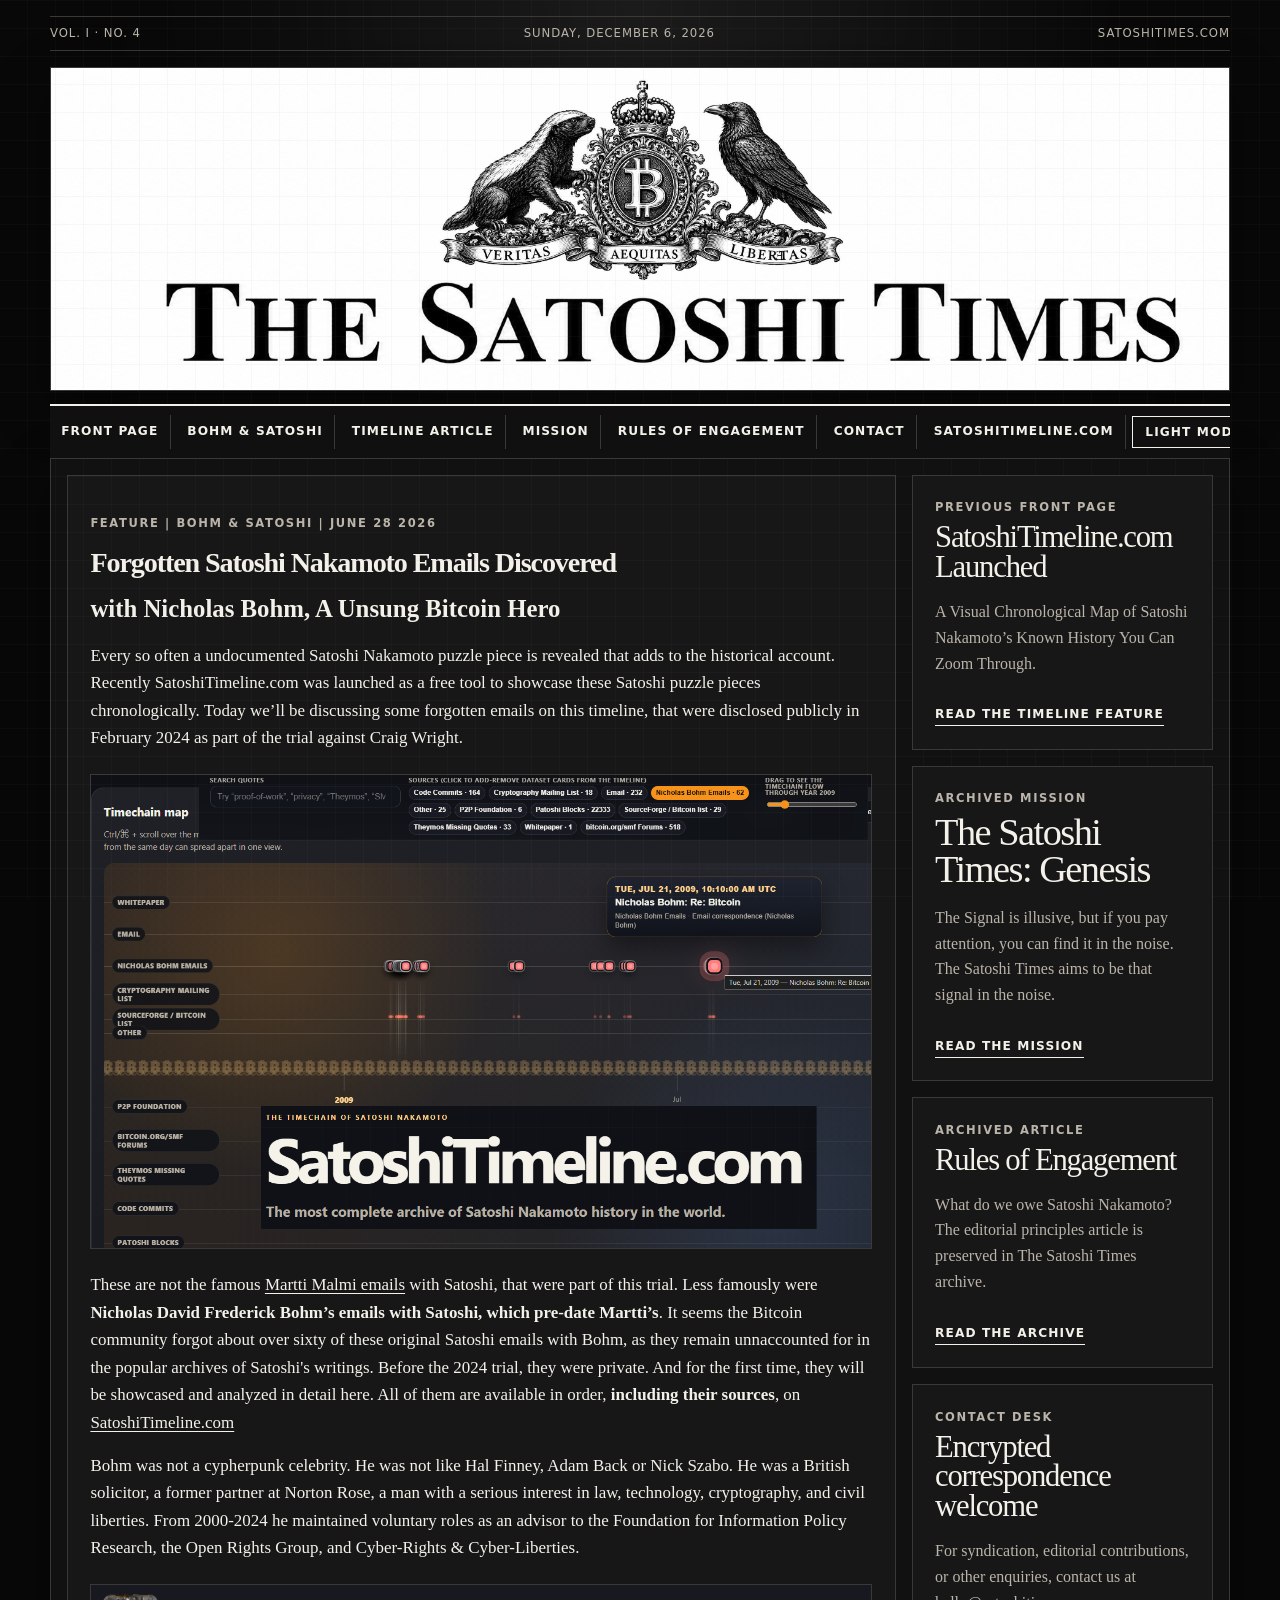
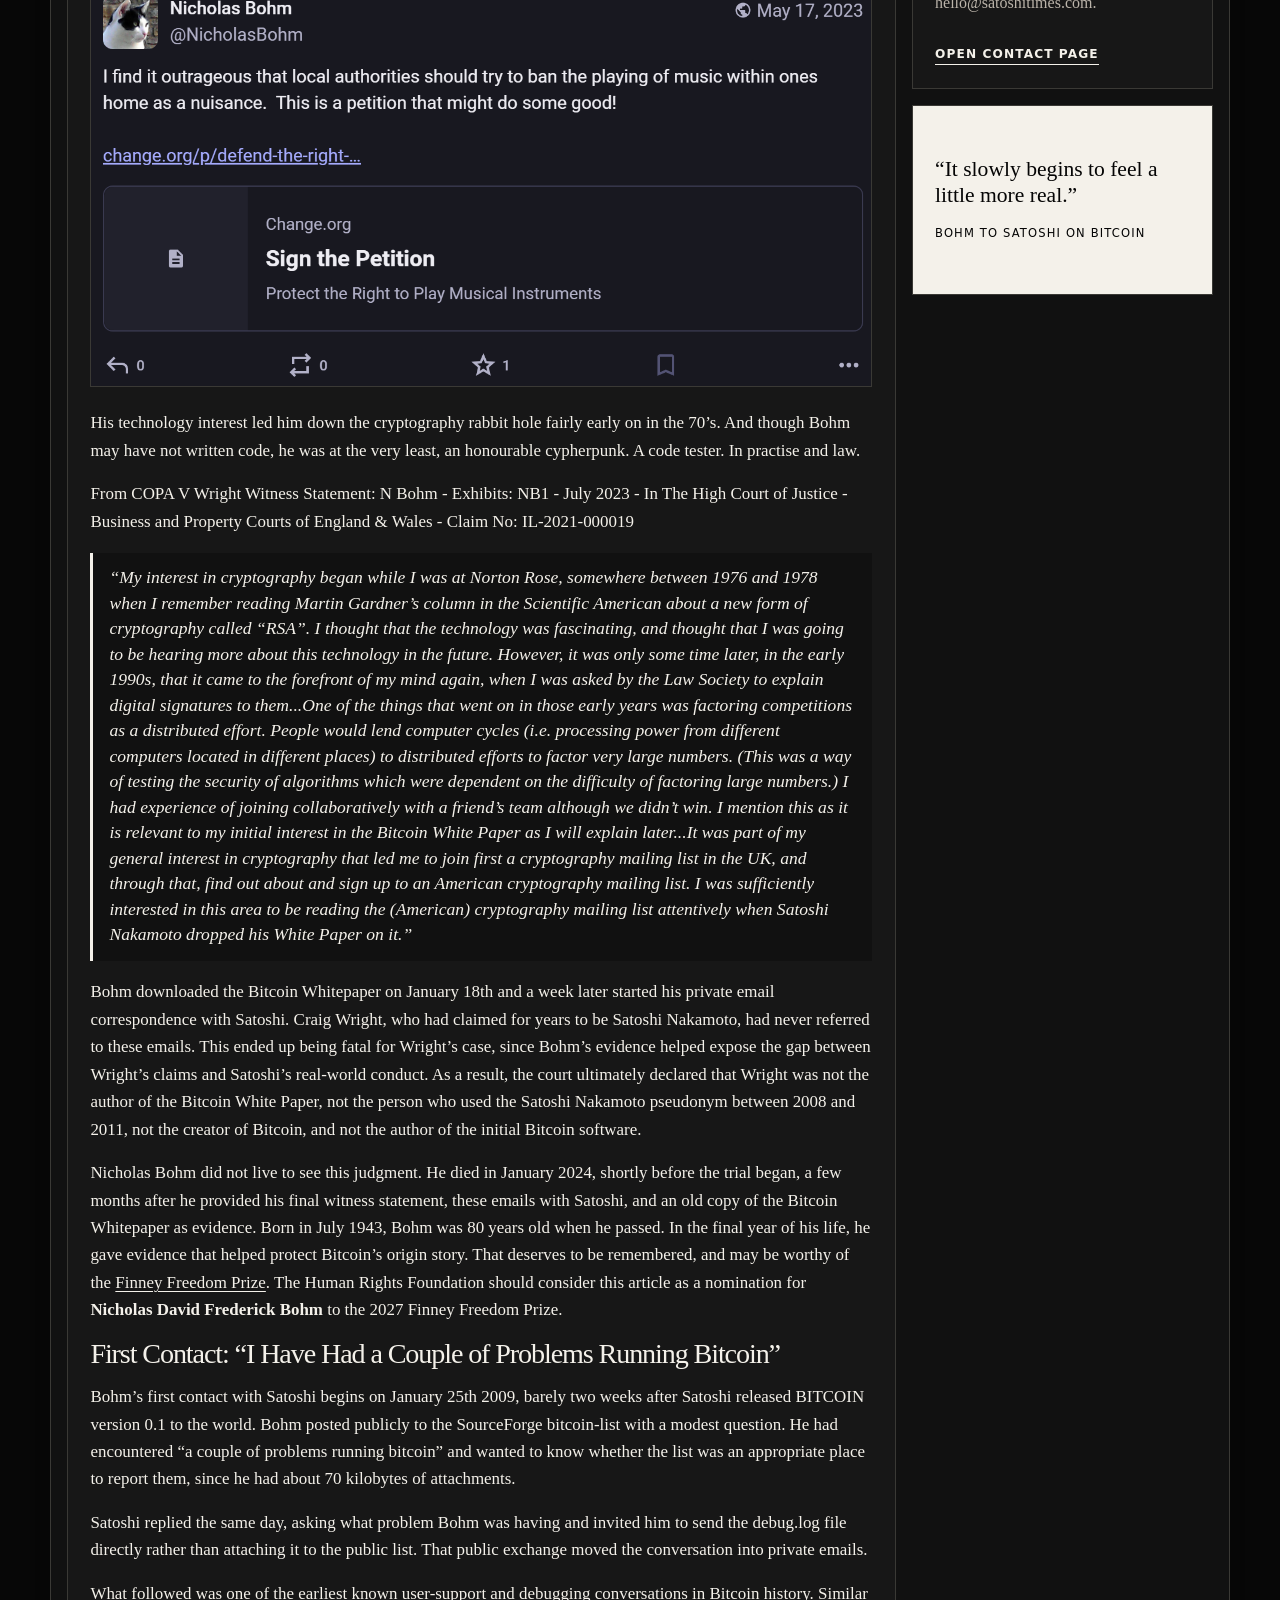
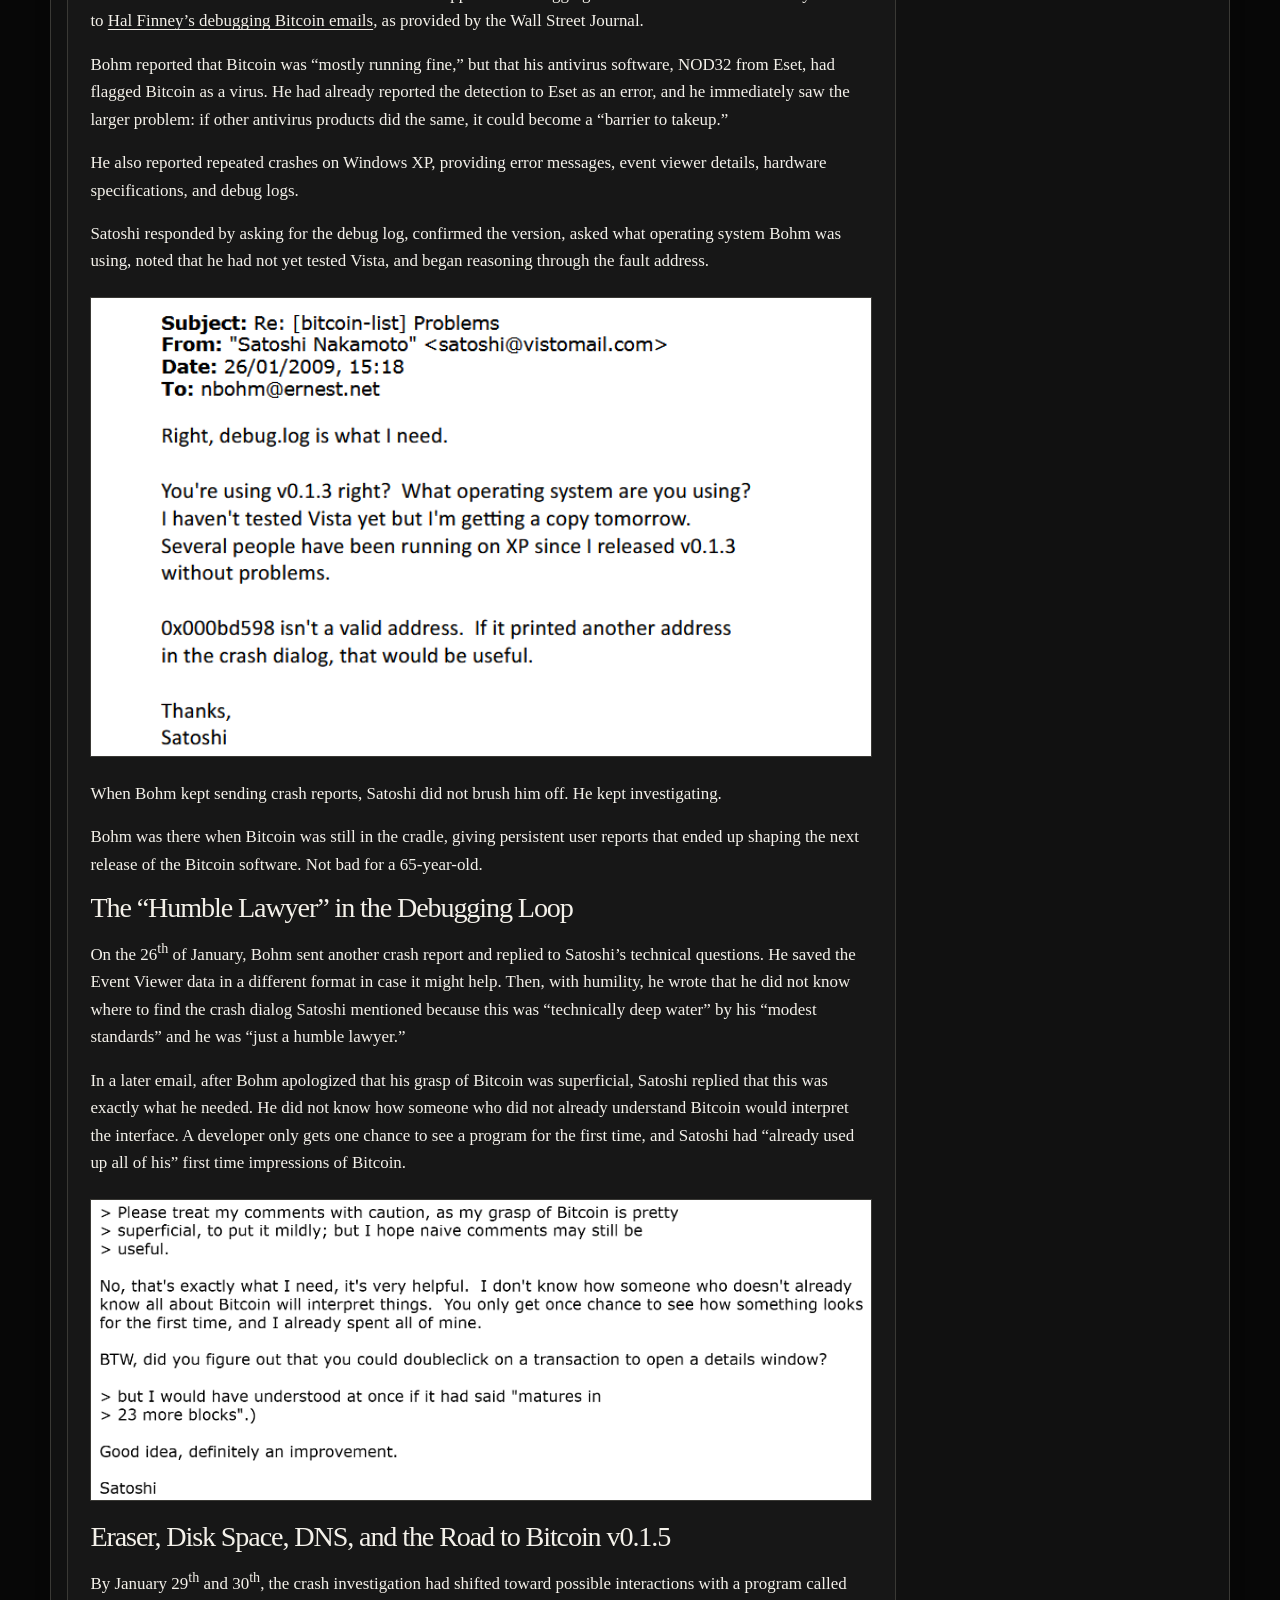
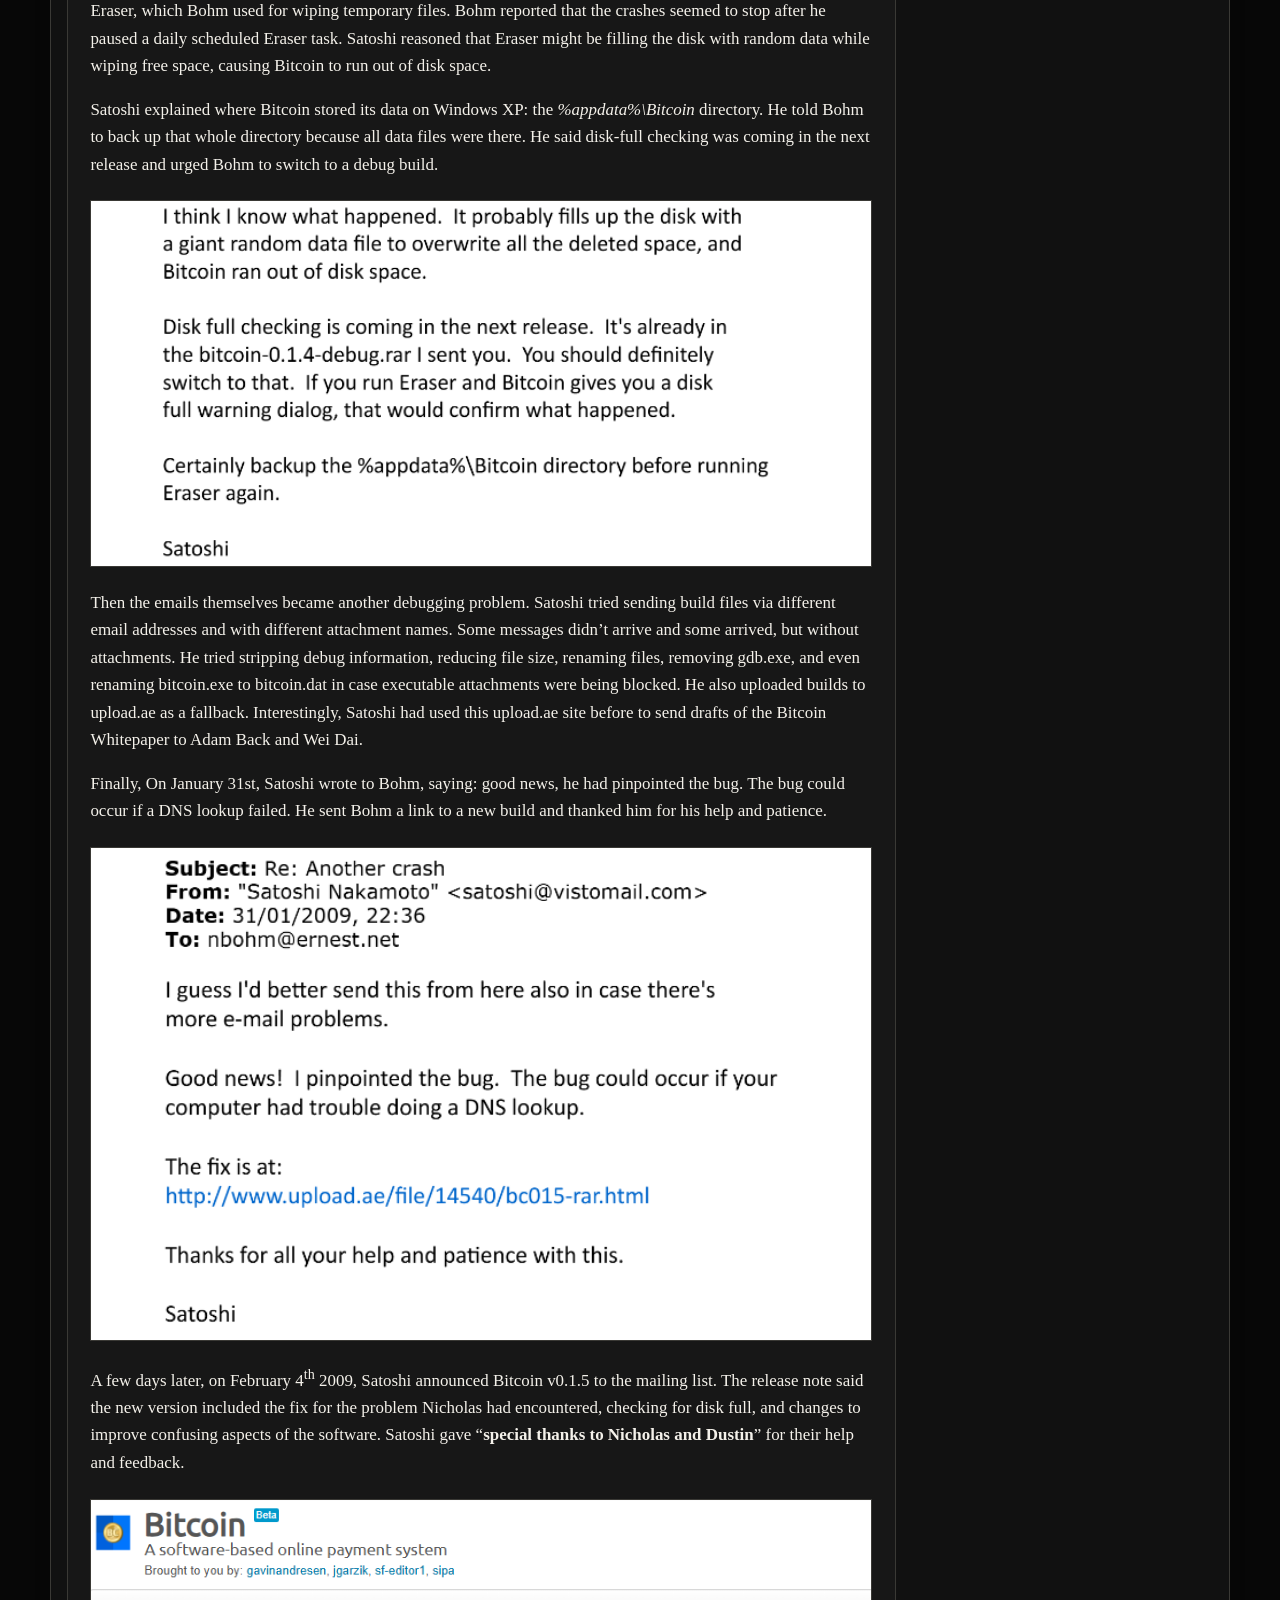
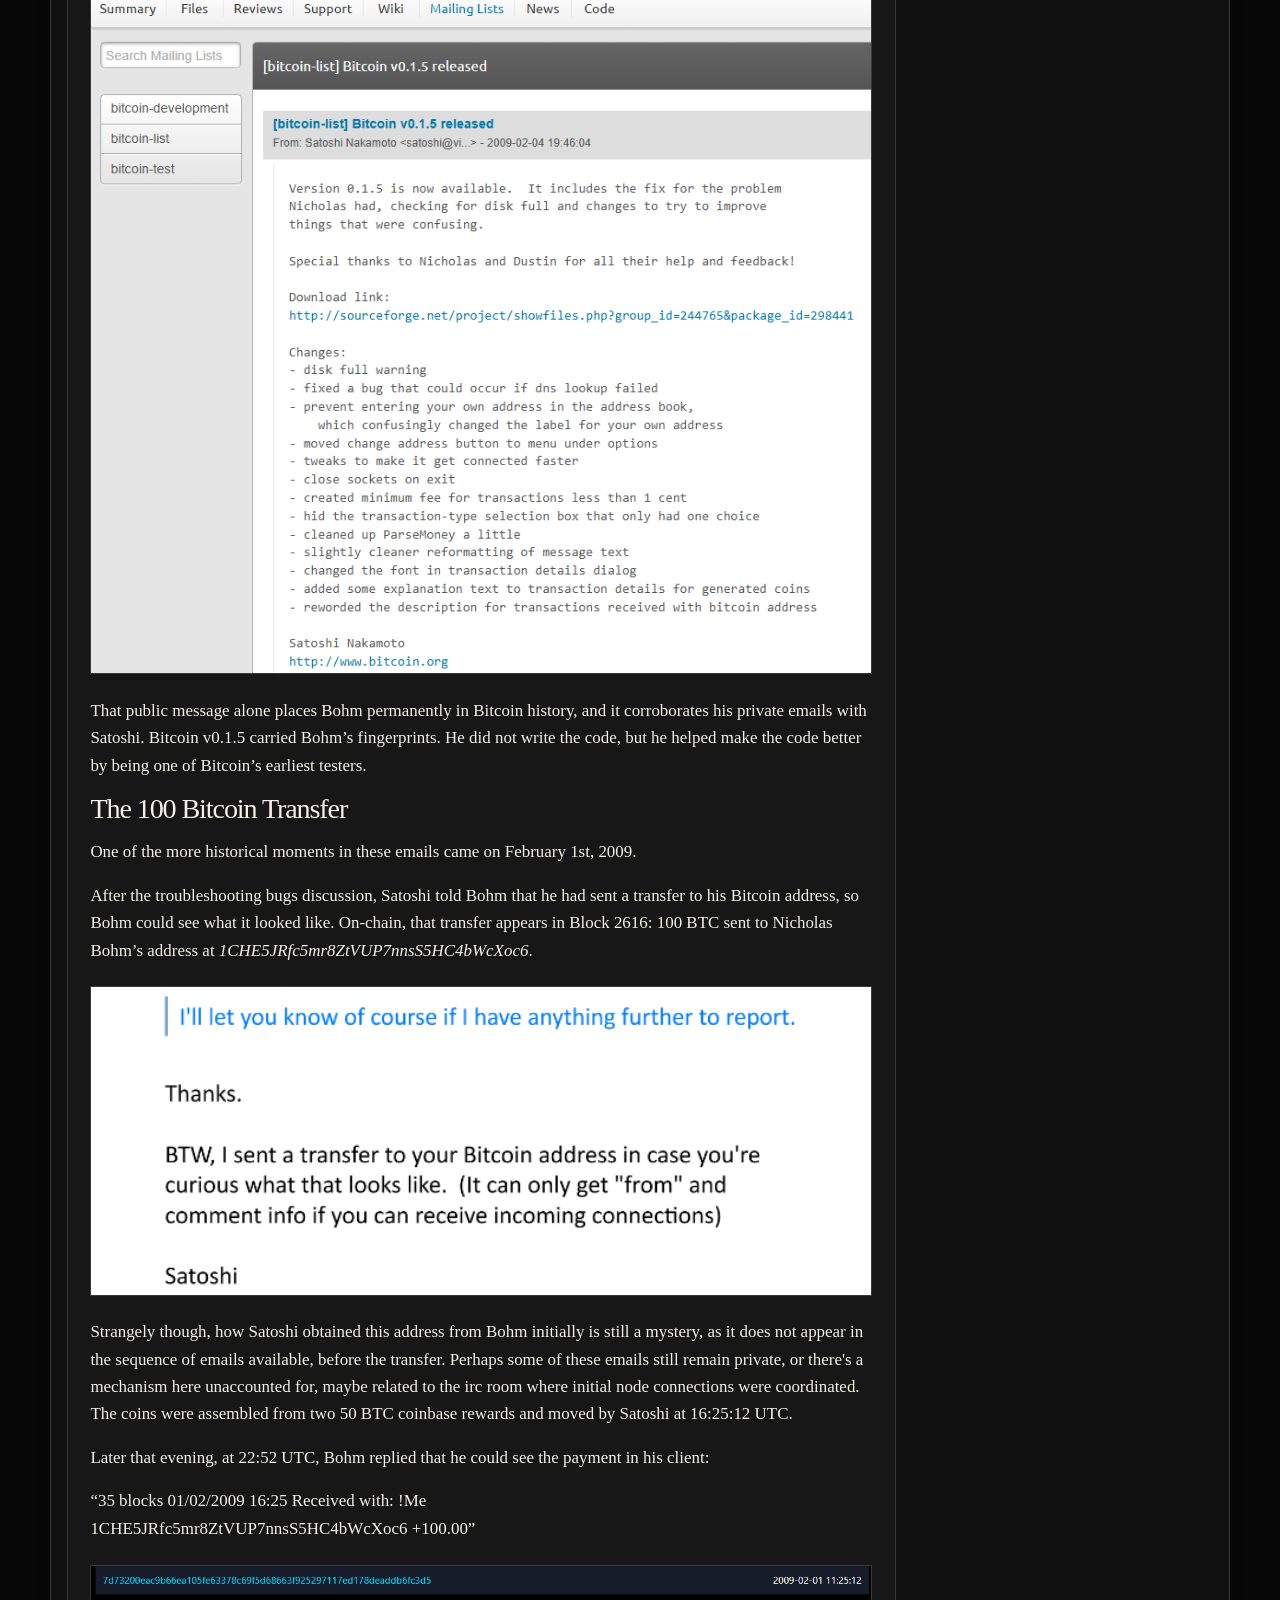
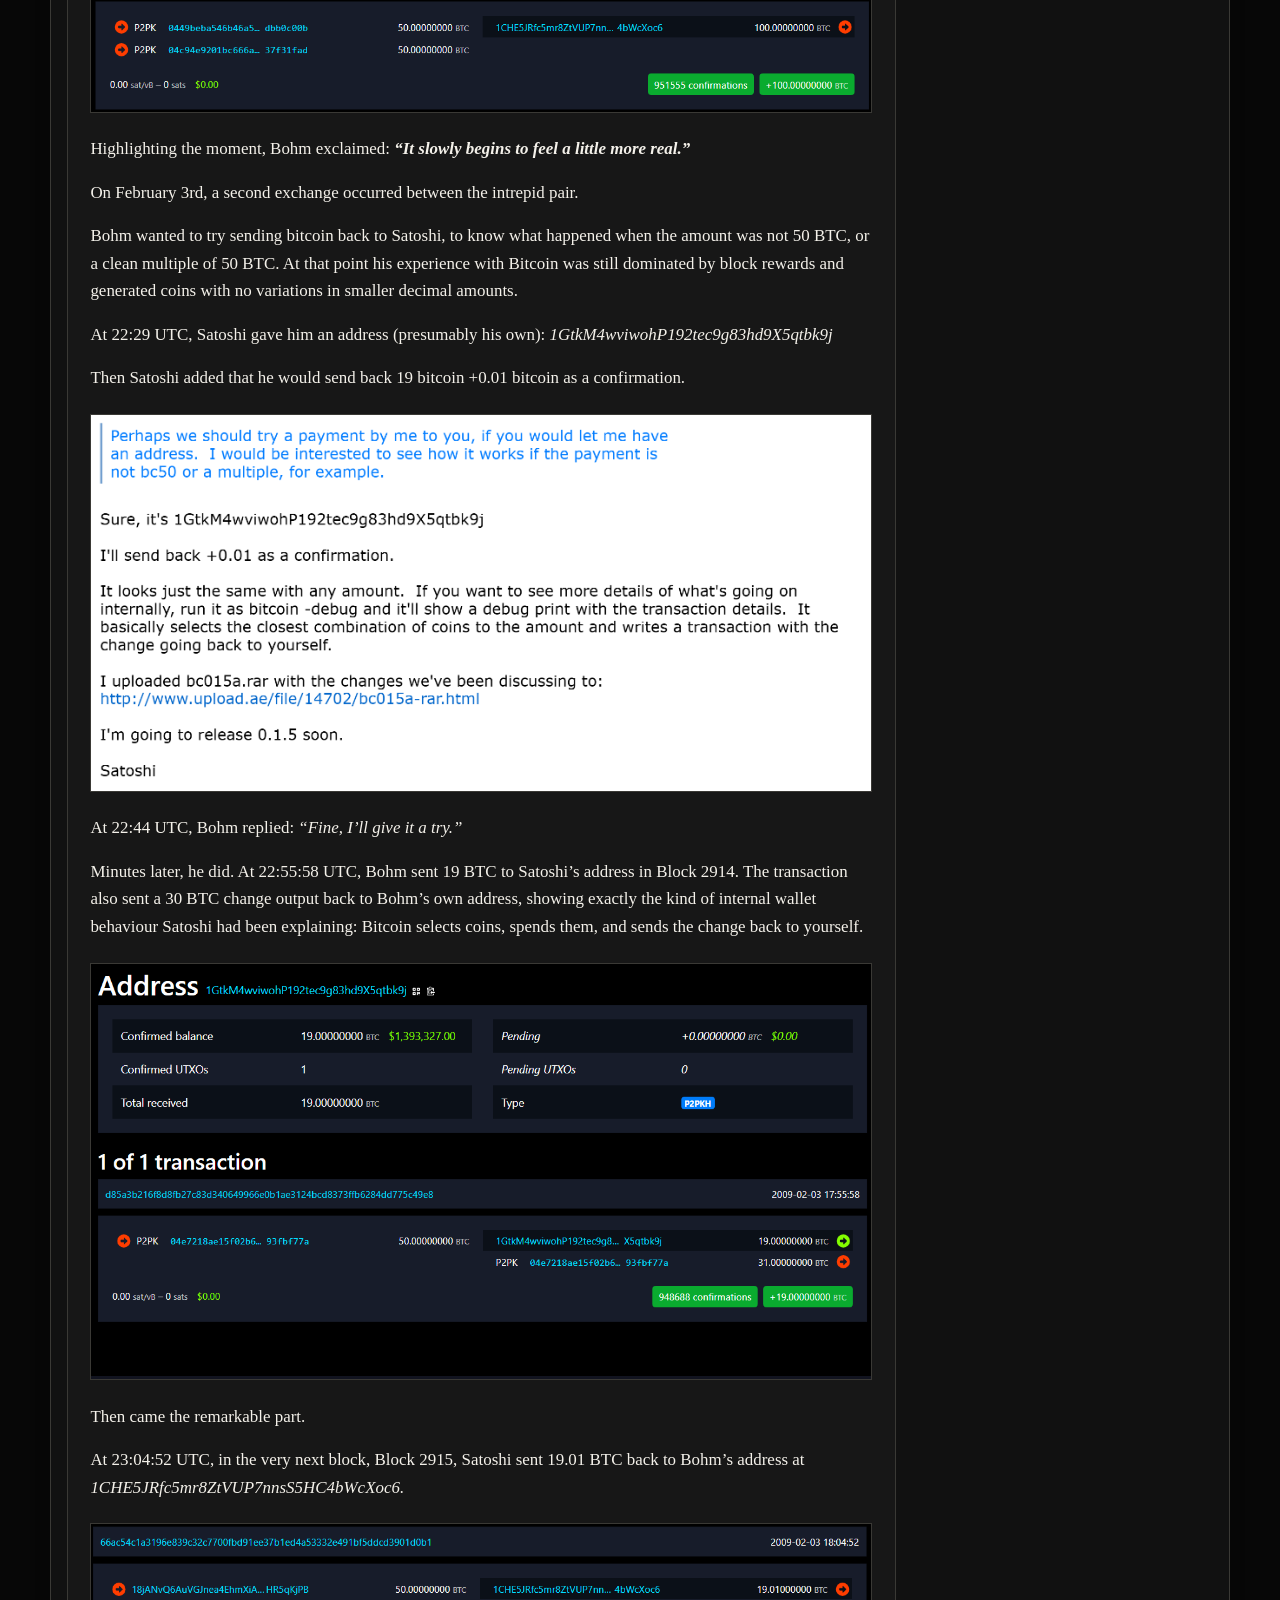
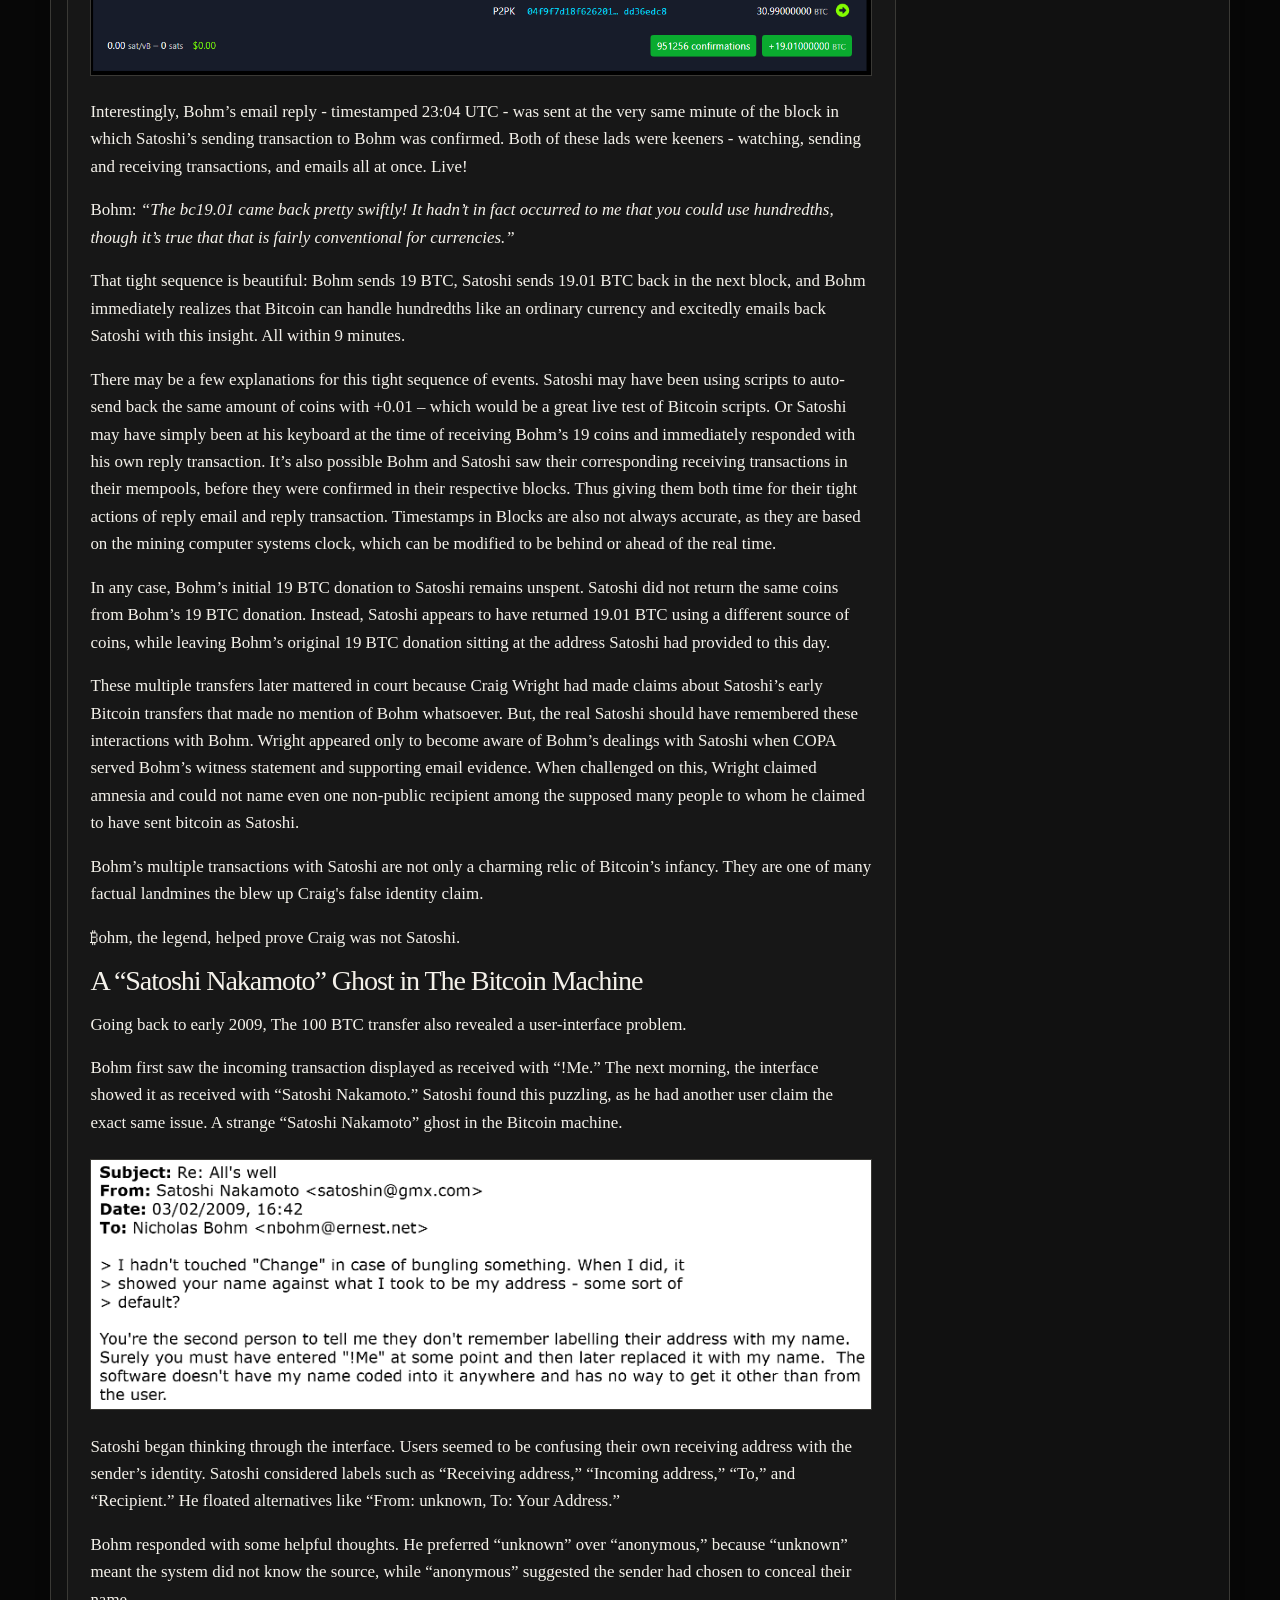
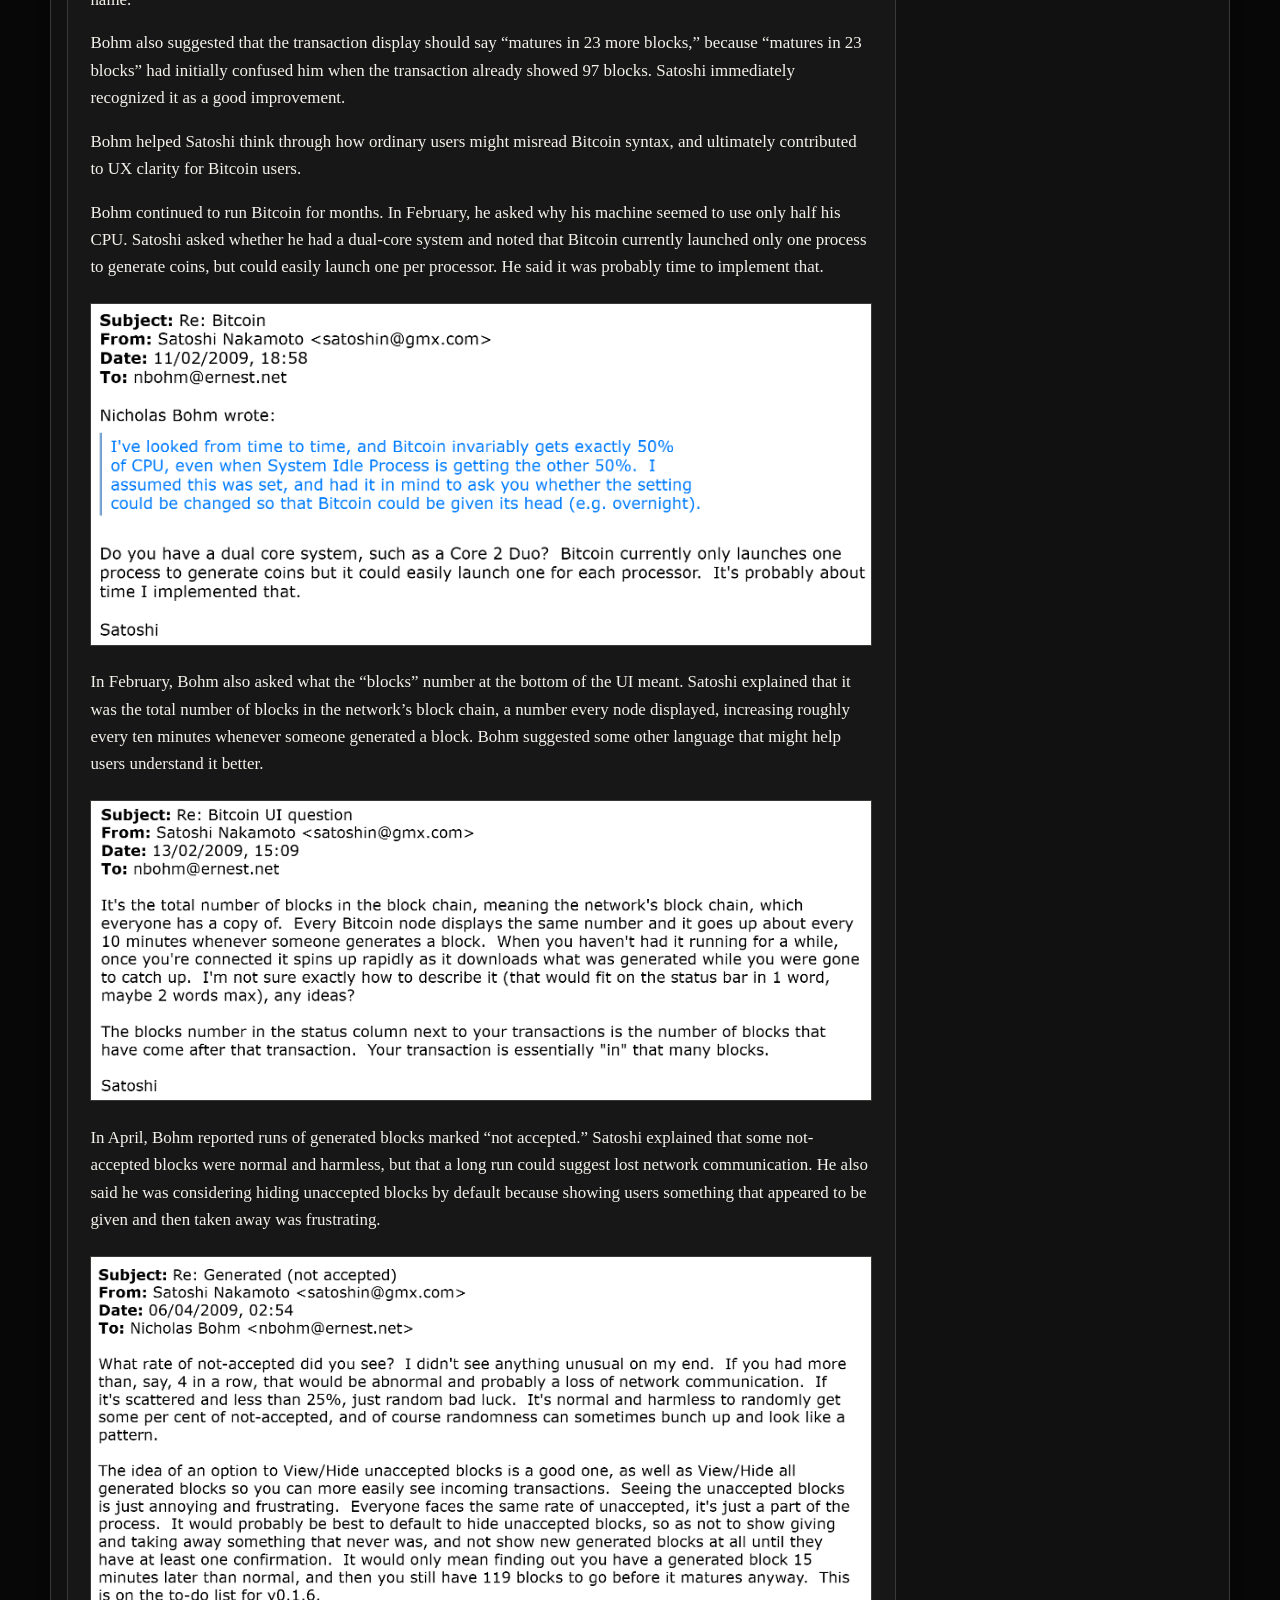
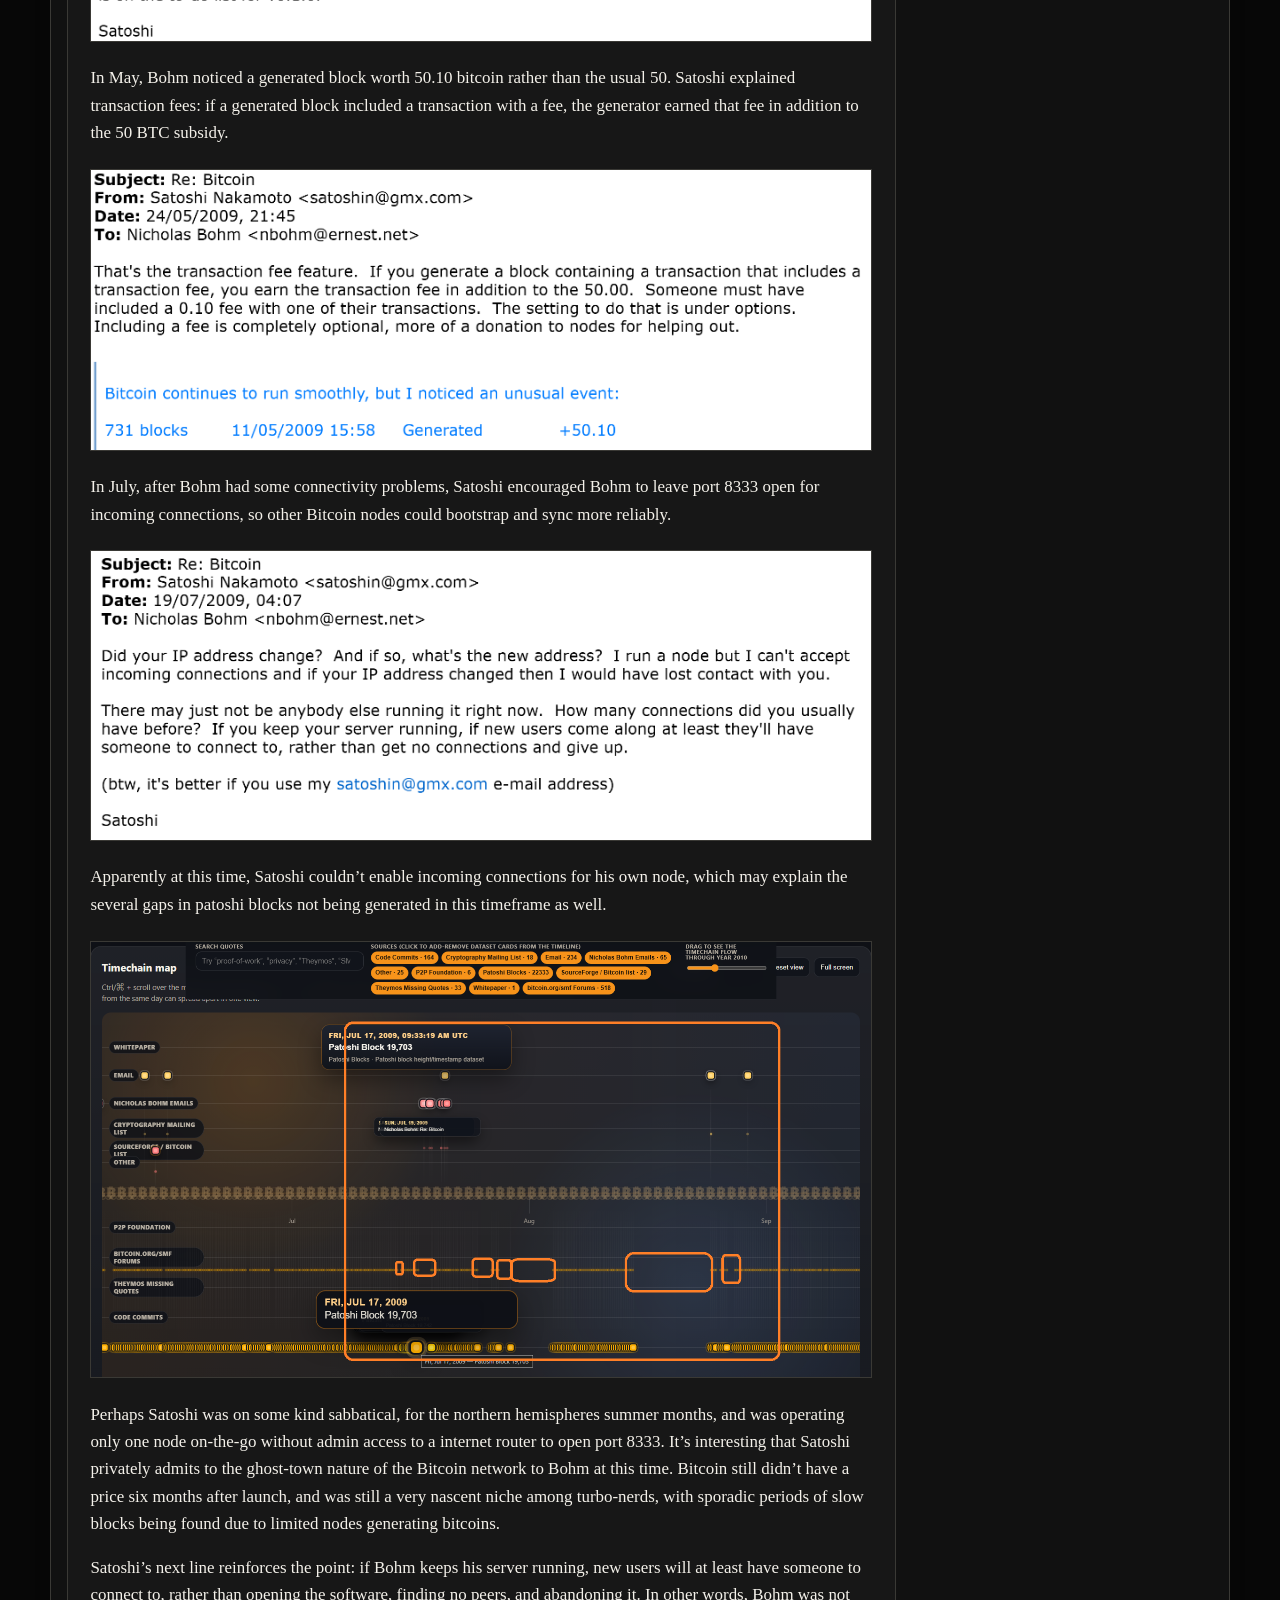
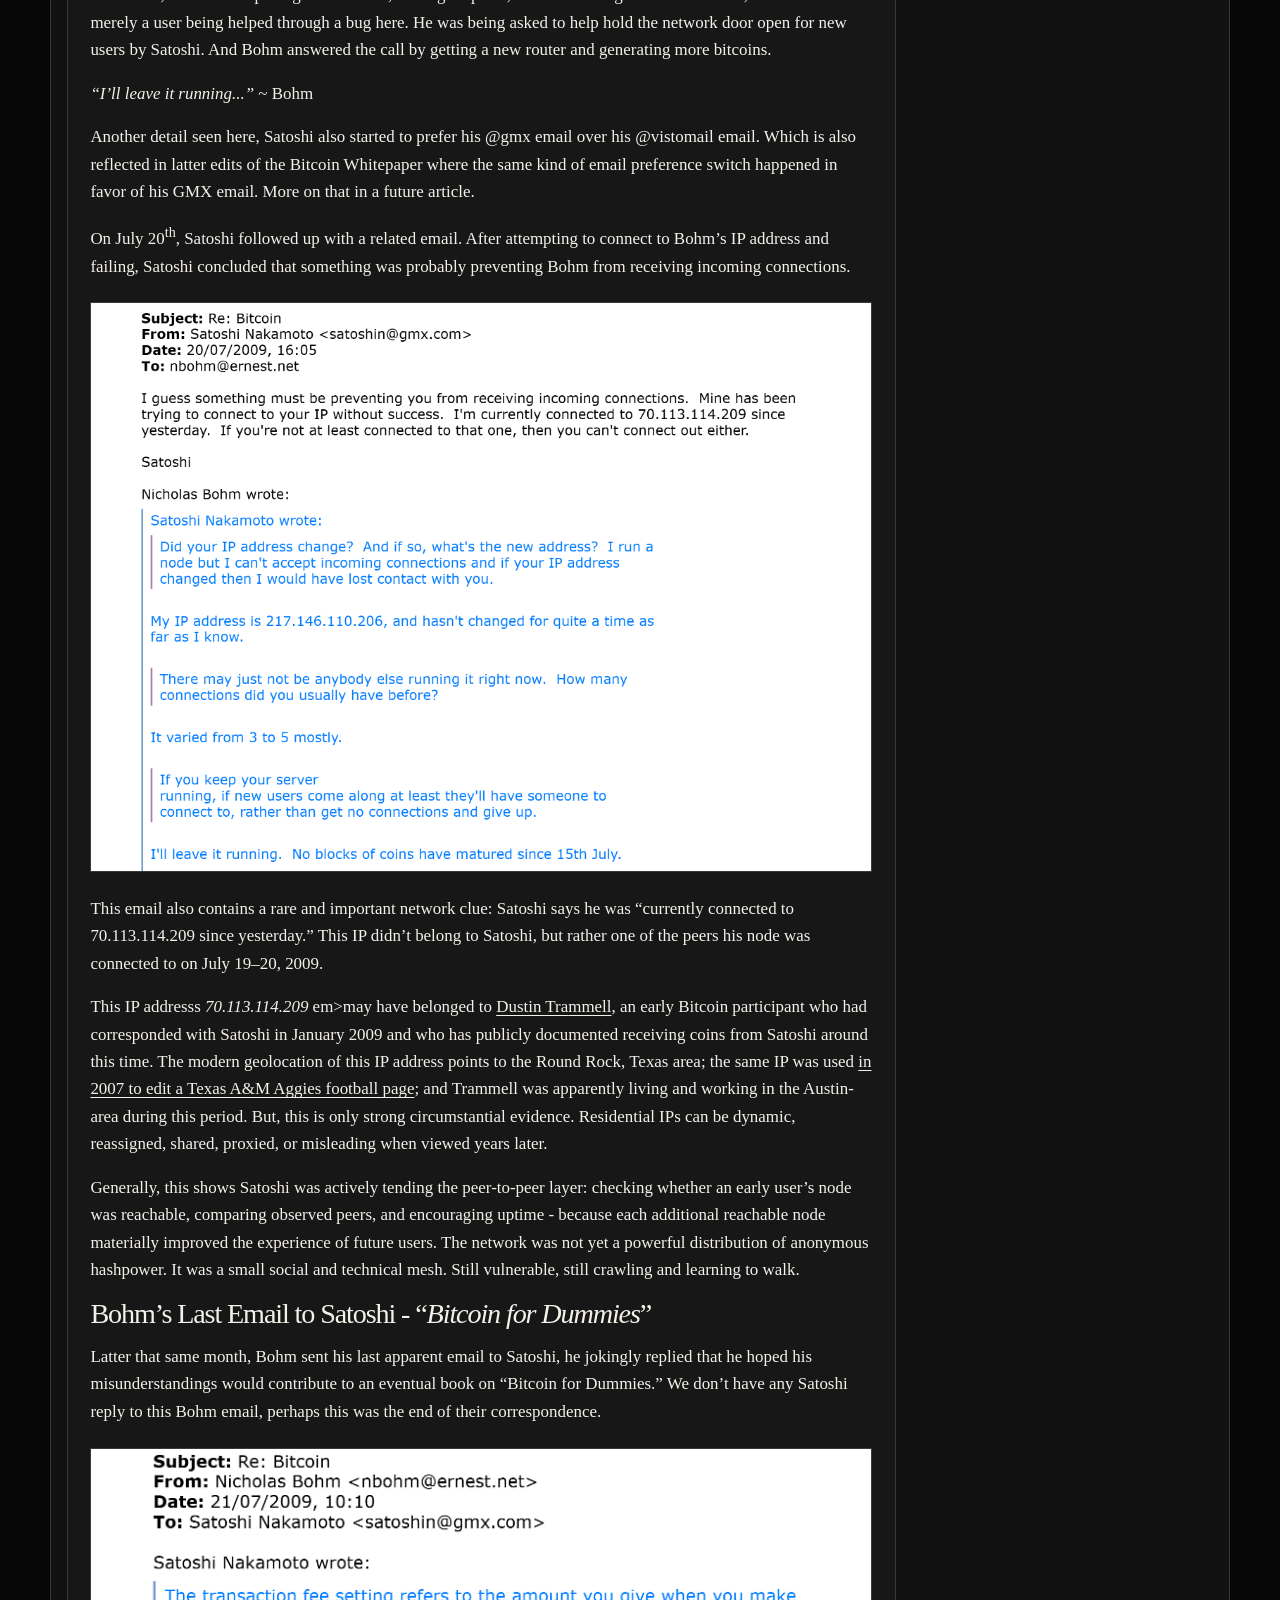
==== commit 79a41a48: "Revise email reference and highlight sources in text Updated the phrasing to emphasize the sources o" ====
--- a/bohm/index.html
+++ b/bohm/index.html
@@ -48,14 +48,14 @@
         <figure class="article-figure">
           <img alt="Bohm and Satoshi article image 1" loading="lazy" src="../assets/bohm/bohm-satoshi-01.png"/>
         </figure>
-        <p>These are not the famous Martti Malmi <a href="https://mmalmi.github.io/satoshi/" rel="noopener" target="_blank"> emails</a> with
+        <p>These are not the famous <a href="https://mmalmi.github.io/satoshi/" rel="noopener" target="_blank">Martti Malmi emails</a> with
 Satoshi, that were part of this trial. Less
 famously were <strong>Nicholas David Frederick Bohm’s emails with
 Satoshi, which pre-date Martti’s</strong>. It seems the Bitcoin
 community forgot about over sixty of these original Satoshi emails with
 Bohm, as they remain unnaccounted for in the popular archives of Satoshi's writings. Before the 2024 trial, they were private. And for the first time,
 they will be showcased and analyzed in detail here. All of them are
-available in order, including their sources, on <a href="https://SatoshiTimeline.com/" rel="noopener" target="_blank">SatoshiTimeline.com</a></p>
+available in order, <b>including their sources</b>, on <a href="https://SatoshiTimeline.com/" rel="noopener" target="_blank">SatoshiTimeline.com</a></p>
         <p>Bohm was not a cypherpunk celebrity. He was not like Hal Finney, Adam
 Back or Nick Szabo. He was a British solicitor, a former partner at
 Norton Rose, a man with a serious interest in law, technology,
@@ -447,7 +447,7 @@
           <img alt="Bohm and Satoshi article image 21" loading="lazy" src="../assets/bohm/bohm-satoshi-21.png"/>
         </figure>
         <h3 id="why-the-bohm-evidence-hurt-craig-wrights-claim">Why the Bohm
-<strong>Evidence</strong> Hurt Craig Wright’s Claim</h3>
+Evidence Hurt Craig Wright’s Claim</h3>
         <p>In the COPA v Wright trial, COPA’s position was that Wright’s claim
 was false, supported by forged documents and shifting stories. The court
 agreed, finding that Wright had lied extensively and repeatedly.</p>
@@ -470,7 +470,7 @@
 the meta data of Bohm’s whitepaper version two, it was created on
 November 11<sup>th</sup> 2008, a week and a half after the first
 versions release. Satoshi may have made some revisions after receiving
-feedback on the cryptography mailing list in November 2008. </p>
+critical feedback on the cryptography mailing list. </p>
         <p>Bohm’s evidence did two things: it showcased the real Satoshi’s
 conduct, and it supplied a contemporaneous Whitepaper artifact against
 which Craig’s claims were tested and found wanting.</p>
@@ -493,7 +493,7 @@
 preserved his emails with Satoshi AND kept them private, up until the
 point where it really mattered for them to be public. In court! </p>
         <p>Talk about attorney client confidentiality. One could make the case
-Bohm was Satoshi Nakamoto’s first pro-bono lawyer. Though I’m sure Bohm,
+Bohm was Satoshi Nakamoto’s first pro-bono lawyer. Though I’m sure Bohm
 got some coins out of the deal. </p>
         <p>In 2009, Bohm helped Satoshi debug Bitcoin. In 2024, his evidence
 helped protect Satoshi’s legacy.</p>
@@ -560,7 +560,7 @@
 
   <footer class="site-footer">
     <p><strong>The Satoshi Times</strong> · Veritas Aequitas LiberƎtas</p>
-    <p><a href="../bohm/">Bohm &amp; Satoshi</a> · <a href="../timeline/">Timeline Article</a> · <a href="../contact/">Contact</a> · <a href="mailto:hello@satoshitimes.com">hello@satoshitimes.com</a></p>
+    <p><a href="../contact/">Contact</a> · <a href="mailto:hello@satoshitimes.com">hello@satoshitimes.com</a></p>
     <p>© 2026 The Satoshi Times</p>
   </footer>
 
